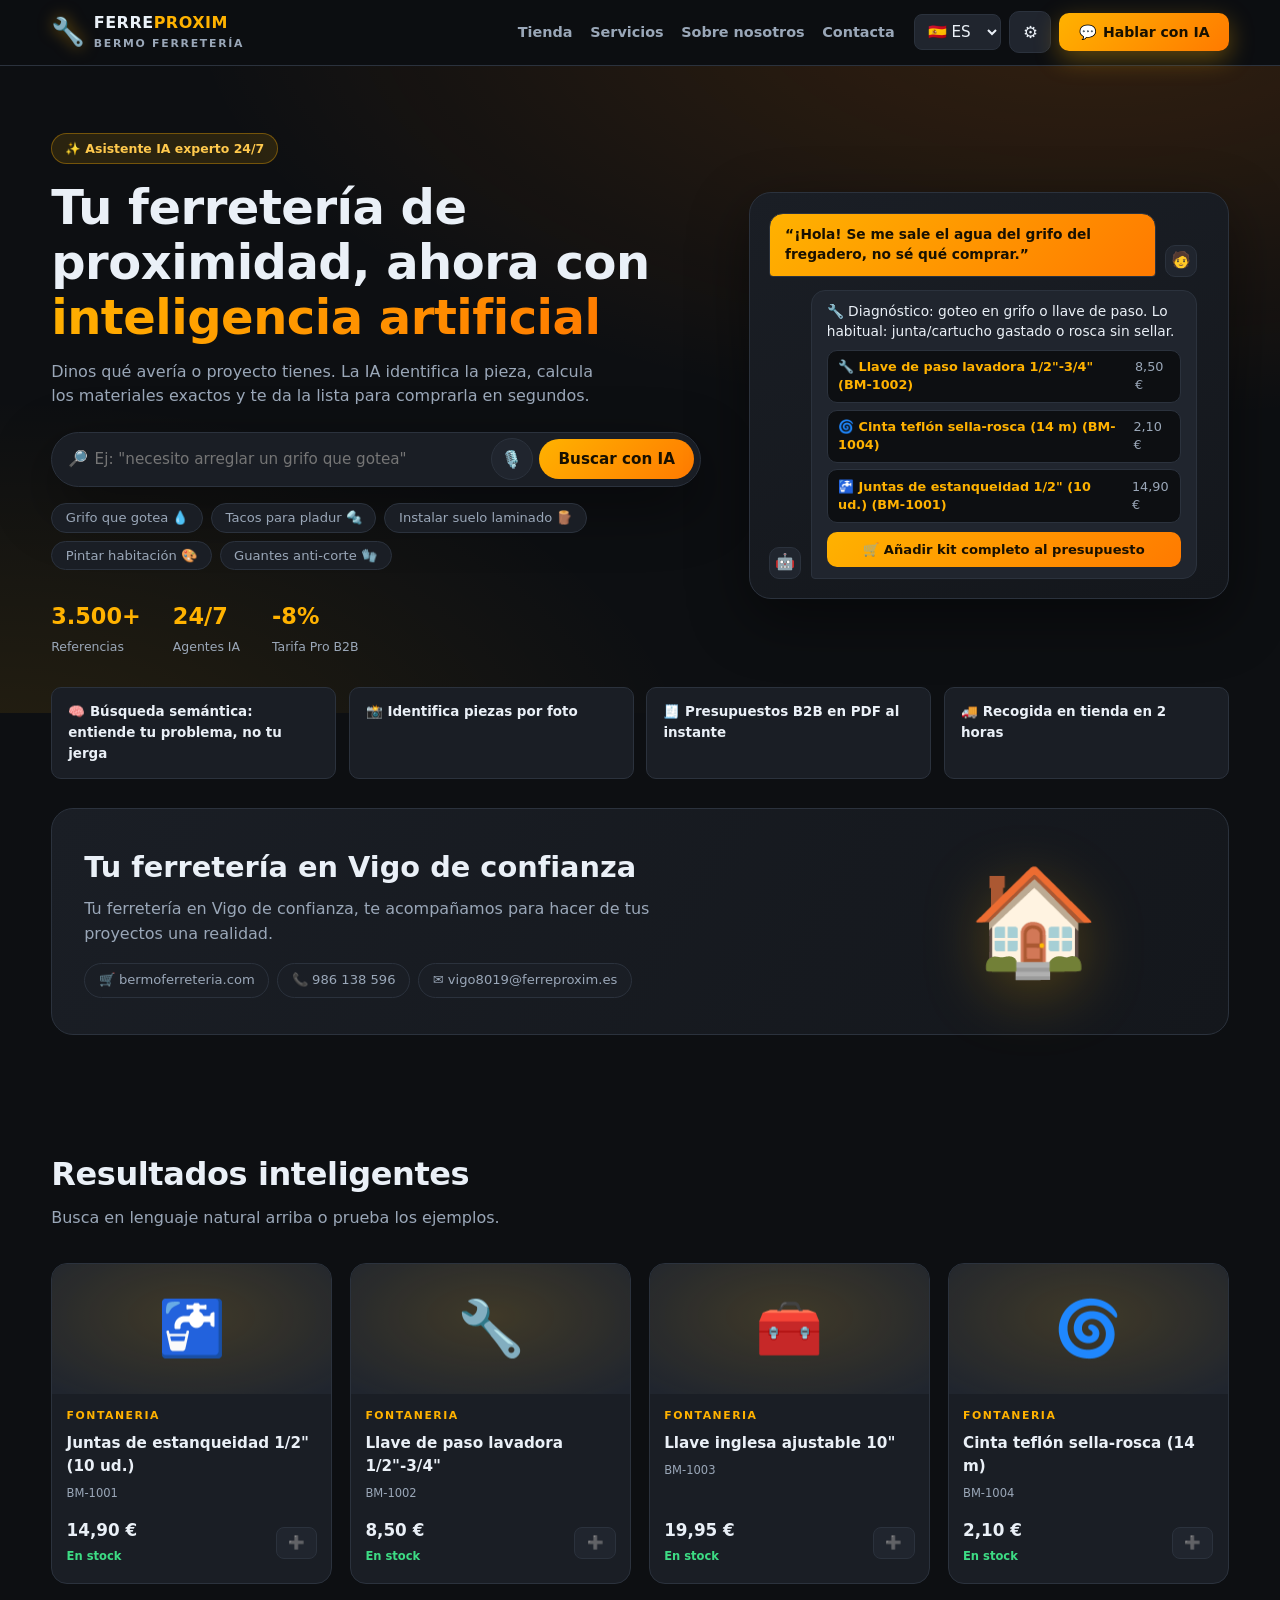
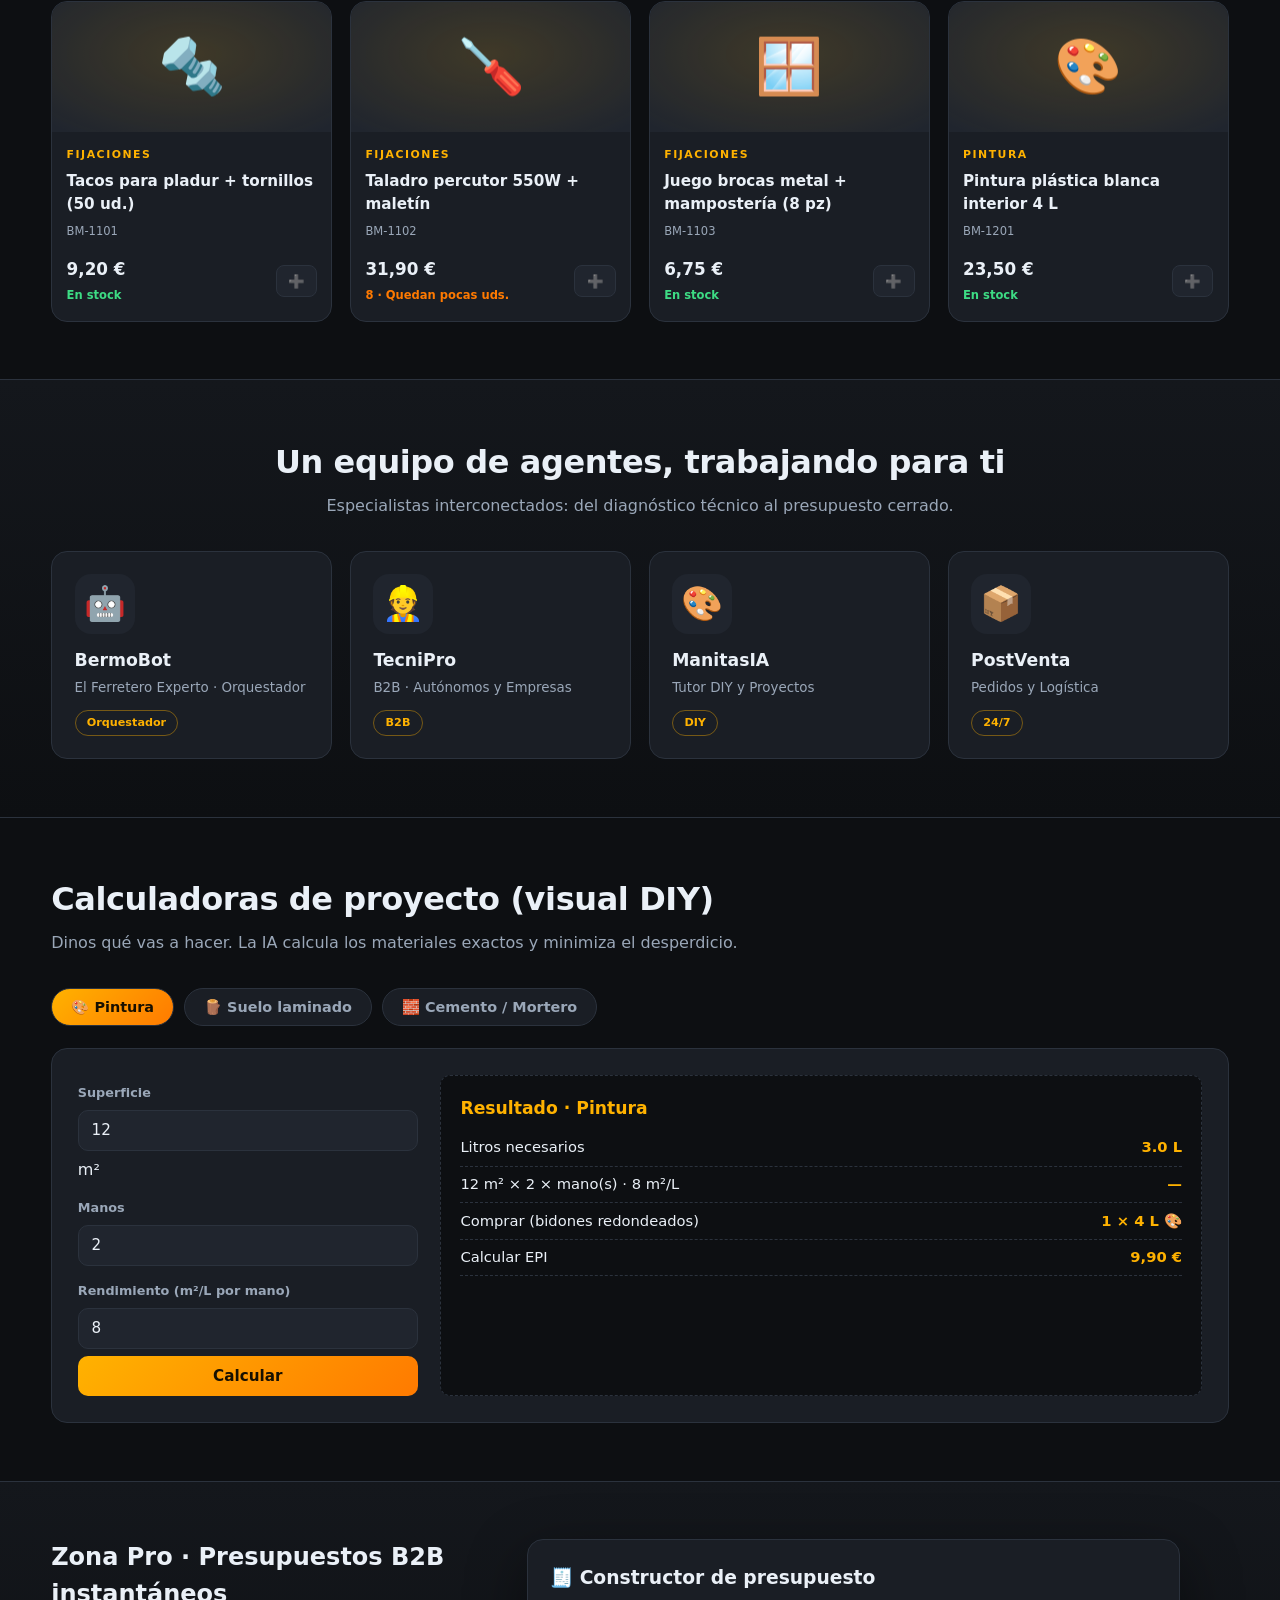
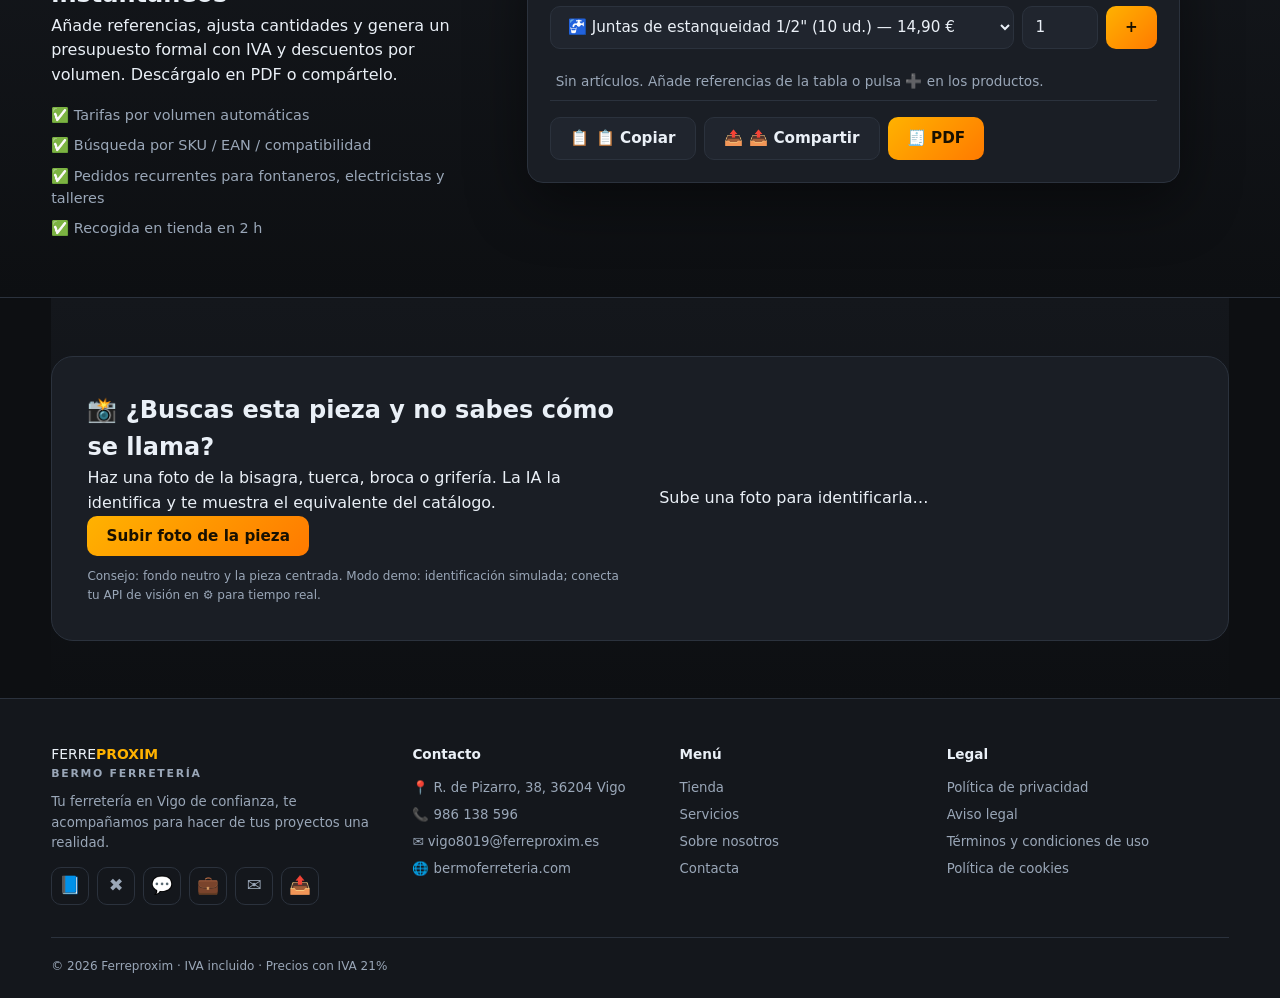
==== index.html @ 0fa48466 "Ferreproxim: web con agentes IA (ES/GL/EN), OpenRouter, calculadoras DIY y presupuestos B2B" ====
<!DOCTYPE html>
<html lang="es">
<head>
<meta charset="UTF-8">
<meta name="viewport" content="width=device-width, initial-scale=1.0">
<title>Ferreproxim · Bermo Ferretería · Asistente IA</title>
<meta name="description" content="La ferretería con IA nº1 de España. Asistente experto 24/7, búsqueda semántica, identificación por foto, calculadoras DIY y presupuestos B2B instantáneos.">
<link rel="icon" href="data:image/svg+xml,<svg xmlns='http://www.w3.org/2000/svg' viewBox='0 0 100 100'><text y='.9em' font-size='90'>🔧</text></svg>">
<link rel="stylesheet" href="css/styles.css">
</head>
<body>

<!-- ══════════ HEADER ══════════ -->
<header class="header">
  <div class="container header-inner">
    <a class="brand" href="#" aria-label="Ferreproxim">
      <span class="brand-mark">🔧</span>
      <span class="brand-text">FERRE<b>PROXIM</b><small data-i18n="tagline">Bermo Ferretería</small></span>
    </a>
    <nav class="nav">
      <a href="#productos" data-i18n="nav_store">Tienda</a>
      <a href="#agentes" data-i18n="nav_services">Servicios</a>
      <a href="#sobre" data-i18n="nav_about">Sobre nosotros</a>
      <a href="#contacto" data-i18n="nav_contact">Contacta</a>
    </nav>
    <div class="header-actions">
      <select id="langSelect" class="lang-select" aria-label="Idioma">
        <option value="es">🇪🇸 ES</option>
        <option value="gl">GX GL</option>
        <option value="en">🇬🇧 EN</option>
      </select>
      <button id="btnSettings" class="icon-btn" title="IA / Configuración" aria-label="Configuración">⚙️</button>
      <button id="btnChat" class="btn btn-primary chat-cta">
        💬 <span data-i18n="chat_cta">Hablar con IA</span>
      </button>
    </div>
  </div>
</header>

<!-- ══════════ HERO ══════════ -->
<section class="hero">
  <div class="container hero-grid">
    <div class="hero-copy">
      <span class="badge-ai">✨ <span data-i18n="hero_badge">Asistente IA experto 24/7</span></span>
      <h1 data-i18n-html="hero_title">Tu ferretería de proximidad, ahora con <b>inteligencia artificial</b></h1>
      <p data-i18n="hero_sub">Dinos qué avería o proyecto tienes. La IA identifica la pieza, calcula los materiales y te da la lista exacta para comprarla en segundos.</p>
      <form id="heroSearchForm" class="search-bar" autocomplete="off">
        <span class="search-icon">🔎</span>
        <input id="heroSearch" type="text" data-i18n-ph="search_ph" placeholder='Ej: "necesito arreglar un grifo que gotea"' aria-label="Búsqueda semántica">
        <button type="button" id="heroMic" class="icon-btn mic" title="Voz a texto">🎙️</button>
        <button type="submit" class="btn btn-primary" data-i18n="search_btn">Buscar con IA</button>
      </form>
      <div class="chips" id="heroChips"></div>
      <div class="hero-stats">
        <div><b>3.500+</b><span data-i18n="stat_refs">Referencias</span></div>
        <div><b>24/7</b><span data-i18n="stat_agents">Agentes IA</span></div>
        <div><b>-8%</b><span data-i18n="stat_b2b">Tarifa Pro B2B</span></div>
      </div>
    </div>
    <div class="hero-card">
      <div class="mock-chat" id="mockChat"></div>
    </div>
  </div>
</section>

<!-- ══════════ VALOR ══════════ -->
<section class="value-strip container">
  <div class="value-item" data-i18n="val_1">🧠 Búsqueda semántica: entiende tu problema, no tu jerga</div>
  <div class="value-item" data-i18n="val_2">📸 Identifica piezas por foto</div>
  <div class="value-item" data-i18n="val_3">🧾 Presupuestos B2B en PDF al instante</div>
  <div class="value-item" data-i18n="val_4">🚚 Recogida en tienda en 2 horas</div>
</section>

<!-- ══════════ SOBRE NOSOTROS ══════════ -->
<section id="sobre" class="section container sobre-section">
  <div class="sobre-grid">
    <div>
      <h2 data-i18n="about_title">Tu ferretería en Vigo de confianza</h2>
      <p class="muted" data-i18n="about_text">Tu ferretería en Vigo de confianza, te acompañamos para hacer de tus proyectos una realidad.</p>
      <div class="chips" style="margin-top:1rem">
        <a class="chip" href="https://bermoferreteria.com/" target="_blank" rel="noopener">🛒 bermoferreteria.com</a>
        <a class="chip" href="tel:+34986138596">📞 986 138 596</a>
        <a class="chip" href="mailto:vigo8019@ferreproxim.es">✉️ vigo8019@ferreproxim.es</a>
      </div>
    </div>
    <div class="mock-visual" aria-hidden="true">
      <span>🏠</span>
    </div>
  </div>
</section>

<!-- ══════════ PRODUCTOS + RESULTADOS SEMÁNTICOS ══════════ -->
<section id="productos" class="section container">
  <div class="section-head">
    <h2 data-i18n="results_title">Resultados inteligentes</h2>
    <p id="resultsInfo" class="muted" data-i18n="results_info">Busca en lenguaje natural arriba o prueba los ejemplos.</p>
  </div>
  <div class="product-grid" id="productGrid"></div>
</section>

<!-- ══════════ AGENTES ══════════ -->
<section id="agentes" class="section section-dark">
  <div class="container">
    <div class="section-head center">
      <h2 data-i18n="agents_title">Un equipo de agentes, trabajando para ti</h2>
      <p data-i18n="agents_sub">Especialistas interconectados: del diagnóstico técnico al presupuesto cerrado.</p>
    </div>
    <div class="agent-grid" id="agentGrid"></div>
  </div>
</section>

<!-- ══════════ CALCULADORAS ══════════ -->
<section id="calculadoras" class="section container">
  <div class="section-head">
    <h2 data-i18n="calc_title">Calculadoras de proyecto (visual DIY)</h2>
    <p data-i18n="calc_sub">Dinos qué vas a hacer. La IA calcula los materiales exactos y minimiza el desperdicio.</p>
  </div>
  <div class="tabs" id="calcTabs">
    <button class="tab active" data-calc="pintura">🎨 <span data-i18n="calc_paint">Pintura</span></button>
    <button class="tab" data-calc="suelo">🪵 <span data-i18n="calc_floor">Suelo laminado</span></button>
    <button class="tab" data-calc="cemento">🧱 <span data-i18n="calc_cement">Cemento / Mortero</span></button>
  </div>

  <div class="calc-panel active" id="calc-pintura">
    <div class="calc-grid">
      <div class="calc-form">
        <label data-i18n="calc_area">Superficie a pintar</label>
        <input id="pintArea" type="number" min="1" value="12"> <span>m²</span>
        <label data-i18n="calc_coats">Manos</label>
        <input id="pintManos" type="number" min="1" max="4" value="2">
        <label data-i18n="calc_perf">Rendimiento (m²/L por mano)</label>
        <input id="pintRend" type="number" step="0.5" min="3" value="8">
        <button class="btn btn-primary" id="btnPintura" data-i18n="calc_btn">Calcular</button>
      </div>
      <div class="calc-result" id="resPintura"></div>
    </div>
  </div>

  <div class="calc-panel" id="calc-suelo">
    <div class="calc-grid">
      <div class="calc-form">
        <label data-i18n="calc_area">Superficie</label>
        <input id="sueloArea" type="number" min="1" value="12"> <span>m²</span>
        <label data-i18n="calc_m2box">m² por caja</label>
        <input id="sueloCaja" type="number" step="0.01" value="2.22">
        <label data-i18n="calc_waste">Desperdicio sugerido (%)</label>
        <input id="sueloWaste" type="number" value="8">
        <button class="btn btn-primary" id="btnSuelo" data-i18n="calc_btn">Calcular</button>
      </div>
      <div class="calc-result" id="resSuelo"></div>
    </div>
  </div>

  <div class="calc-panel" id="calc-cemento">
    <div class="calc-grid">
      <div class="calc-form">
        <label data-i18n="calc_area">Superficie / volumen</label>
        <input id="cemArea" type="number" min="1" value="10"> <span>m²</span>
        <label data-i18n="calc_thick">Espesor (cm)</label>
        <input id="cemSpc" type="number" min="1" value="5">
        <label data-i18n="calc_cem_type">Tipo de mortero</label>
        <select id="cemTipo">
          <option value="22" data-i18n="cem_light">Mortero ligero (22 kg saco · 3 kg/m²/cm)</option>
          <option value="25" data-i18n="cem_std">Cemento CEM II (25 kg saco · 2 kg/m²/cm)</option>
        </select>
        <button class="btn btn-primary" id="btnCemento" data-i18n="calc_btn">Calcular</button>
      </div>
      <div class="calc-result" id="resCemento"></div>
    </div>
  </div>
</section>

<!-- ══════════ B2B ══════════ -->
<section id="b2b" class="section section-dark">
  <div class="container b2b-grid">
    <div>
      <h2 data-i18n="b2b_title">Zona Pro · Presupuestos B2B instantáneos</h2>
      <p data-i18n="b2b_sub">Añade referencias, ajusta cantidades y genera un presupuesto formal con IVA y descuentos por volumen. Descárgalo en PDF o compártelo.</p>
      <ul class="b2b-list">
        <li data-i18n="b2b_b1">✅ Tarifas por volumen automáticas</li>
        <li data-i18n="b2b_b2">✅ Búsqueda por SKU / EAN / compatibilidad</li>
        <li data-i18n="b2b_b3">✅ Pedidos recurrentes para fontaneros, electricistas y talleres</li>
        <li data-i18n="b2b_b4">✅ Recogida en tienda en 2 h</li>
      </ul>
    </div>
    <div class="quote-box">
      <h3>🧾 <span data-i18n="quote_title">Constructor de presupuesto</span></h3>
      <div class="quote-add">
        <select id="quoteProduct"></select>
        <input id="quoteQty" type="number" min="1" value="1" title="Uds.">
        <button class="btn btn-primary" id="btnQuoteAdd">+</button>
      </div>
      <table class="quote-table" id="quoteTable"></table>
      <div class="quote-totals" id="quoteTotals"></div>
      <div class="quote-actions">
        <button class="btn btn-ghost" id="btnQuoteCopy">📋 <span data-i18n="quote_copy">Copiar</span></button>
        <button class="btn btn-ghost" id="btnQuoteShare">📤 <span data-i18n="quote_share">Compartir</span></button>
        <button class="btn btn-primary" id="btnQuotePDF">🧾 PDF</button>
      </div>
    </div>
  </div>
</section>

<!-- ══════════ FOTO ══════════ -->
<section class="section container photo-section">
  <div class="photo-grid">
    <div>
      <h2 data-i18n="photo_title">📸 ¿Buscas esta pieza y no sabes cómo se llama?</h2>
      <p data-i18n="photo_sub">Haz una foto de la bisagra, tuerca, broca o grifería. La IA la identifica y te muestra el equivalente del catálogo.</p>
      <input type="file" id="photoInput" accept="image/*" hidden>
      <button class="btn btn-primary" id="btnPhoto" data-i18n="photo_btn">Subir foto de la pieza</button>
      <p class="microtip" data-i18n="photo_tip">Consejo: fondo neutro y la pieza centrada. Modo demo: identificación simulada; conecta tu API de visión en ⚙️ para tiempo real.</p>
    </div>
    <div id="photoResult" class="photo-result" data-i18n="photo_empty">Sube una foto para identificarla…</div>
  </div>
</section>

<!-- ══════════ FOOTER ══════════ -->
<footer class="footer" id="contacto">
  <div class="container footer-grid">
    <div>
      <span class="brand-text">FERRE<b>PROXIM</b><small data-i18n="tagline">Bermo Ferretería</small></span>
      <p class="footer-about" data-i18n="about_text">Tu ferretería en Vigo de confianza, te acompañamos para hacer de tus proyectos una realidad.</p>
      <div class="rrss">
        <a href="#" data-share="facebook" title="Facebook">📘</a>
        <a href="#" data-share="x" title="X">✖️</a>
        <a href="#" data-share="whatsapp" title="WhatsApp">💬</a>
        <a href="#" data-share="linkedin" title="LinkedIn">💼</a>
        <a href="#" data-share="email" title="Email">✉️</a>
        <a href="#" data-share="native" title="Compartir">📤</a>
      </div>
    </div>
    <div>
      <h4 data-i18n="footer_menu">Contacto</h4>
      <a href="https://maps.google.com/?q=R.+de+Pizarro,+38,+36204+Vigo" target="_blank" rel="noopener">📍 R. de Pizarro, 38, 36204 Vigo</a>
      <a href="tel:+34986138596">📞 986 138 596</a>
      <a href="mailto:vigo8019@ferreproxim.es">✉️ vigo8019@ferreproxim.es</a>
      <a href="https://bermoferreteria.com/" target="_blank" rel="noopener">🌐 bermoferreteria.com</a>
    </div>
    <div>
      <h4 data-i18n="footer_menu2">Menú</h4>
      <a href="#productos" data-i18n="nav_store">Tienda</a>
      <a href="#agentes" data-i18n="nav_services">Servicios</a>
      <a href="#sobre" data-i18n="nav_about">Sobre nosotros</a>
      <a href="#contacto" data-i18n="nav_contact">Contacta</a>
    </div>
    <div>
      <h4 data-i18n="footer_legal_head">Legal</h4>
      <a href="legal.html#privacidad" data-i18n="legal_privacy">Política de privacidad</a>
      <a href="legal.html#aviso" data-i18n="legal_notice">Aviso legal</a>
      <a href="legal.html#terminos" data-i18n="legal_terms">Términos y condiciones de uso</a>
      <a href="legal.html#cookies" data-i18n="legal_cookies">Política de cookies</a>
    </div>
  </div>
  <div class="container footer-legal">© 2026 Ferreproxim · <span data-i18n="footer_legal">IVA incluido · Precios con IVA 21%</span></div>
</footer>

<!-- ══════════ CHAT DRAWER ══════════ -->
<div class="chat-overlay" id="chatOverlay"></div>
<aside class="chat-drawer" id="chatDrawer" aria-label="Asistente IA">
  <div class="chat-head">
    <div class="chat-agent-info">
      <span class="chat-agent-avatar" id="chatAgentAvatar">🤖</span>
      <div>
        <b id="chatAgentName">BermoBot</b>
        <small id="chatAgentRole" class="muted"></small>
      </div>
    </div>
    <div class="chat-head-actions">
      <select id="agentSelect" title="Elegir agente">
        <option value="bermobot">BermoBot</option>
        <option value="tecnipro">TecniPro</option>
        <option value="manitas">ManitasIA</option>
        <option value="postventa">PostVenta</option>
      </select>
      <button class="icon-btn" id="btnVoiceSettings" title="⚙️ Voz">🔊</button>
      <button class="icon-btn" id="btnChatClose" title="Cerrar">✕</button>
    </div>
  </div>
  <div class="chat-msgs" id="chatMsgs"></div>
  <div class="chat-suggest" id="chatSuggest"></div>
  <form class="chat-inputbar" id="chatForm">
    <button type="button" class="icon-btn mic" id="chatMic" title="Voz a texto">🎙️</button>
    <input id="chatInput" data-i18n-ph="chat_ph" placeholder="Describe tu avería, proyecto o referencia…" autocomplete="off">
    <button type="button" class="icon-btn" id="btnChatPhoto" title="Identificar por foto">📷</button>
    <button type="button" class="icon-btn tts-toggle" id="btnTTS" title="Texto a voz">🔈</button>
    <button type="submit" class="btn btn-primary" title="Enviar">➤</button>
  </form>
</aside>

<!-- ══════════ MODAL: AJUSTES IA ══════════ -->
<div class="modal-overlay" id="settingsModal" hidden>
  <div class="modal">
    <div class="modal-head"><h3>⚙️ <span data-i18n="settings_title">Configuración IA</span></h3><button class="icon-btn" id="btnSettingsClose">✕</button></div>
    <p class="muted" data-i18n="settings_sub">Conecta un endpoint compatible con OpenAI (GPT-4o, Claude vía gateway, Ollama, LM Studio…). Sin API, Ferreproxim usa su motor local.</p>
    <label data-i18n="settings_endpoint">Endpoint (URL base)</label>
    <input id="cfgEndpoint" placeholder="https://openrouter.ai/api/v1">
    <label data-i18n="settings_key">API Key (se guarda solo en tu navegador)</label>
    <input id="cfgKey" type="password" placeholder="sk-or-…">
    <label data-i18n="settings_model">Modelo</label>
    <input id="cfgModel" placeholder="minimax/minimax-m3.1-flash:free">
    <div class="modal-actions">
      <label class="toggle"><input type="checkbox" id="cfgPro" checked><span data-i18n="settings_pro">Modo Agente PRO (razonamiento paso a paso)</span></label>
      <label class="toggle"><input type="checkbox" id="cfgLocal" checked><span data-i18n="settings_local">Motor local (fallback)</span></label>
    </div>
    <button class="btn btn-primary block" id="btnSaveSettings" data-i18n="save">Guardar</button>
  </div>
</div>

<!-- ══════════ MODAL: VOZ ══════════ -->
<div class="modal-overlay" id="voiceModal" hidden>
  <div class="modal">
    <div class="modal-head"><h3>🔊 <span data-i18n="voice_title">Idioma y voz</span></h3><button class="icon-btn" id="btnVoiceClose">✕</button></div>
    <label data-i18n="voice_lang">Idioma del asistente</label>
    <select id="voiceLang">
      <option value="es">🇪🇸 Español</option>
      <option value="gl">🇪🇸 Galego</option>
      <option value="en">🇬🇧 English</option>
    </select>
    <label data-i18n="voice_gender">Voz</label>
    <div class="gender-row">
      <button class="btn ghost-g active" data-gender="female">♀ <span data-i18n="voice_female">Femenina</span></button>
      <button class="btn ghost-g" data-gender="male">♂ <span data-i18n="voice_male">Masculina</span></button>
    </div>
    <label data-i18n="voice_voice">Voces disponibles en tu sistema</label>
    <select id="voicePick"></select>
    <button class="btn btn-ghost block" id="btnTestVoice">▶️ <span data-i18n="voice_test">Probar voz</span></button>
  </div>
</div>

<input type="file" id="chatPhotoInput" accept="image/*" hidden>
<div class="toast" id="toast" hidden></div>

<script src="js/config.js"></script>
<script src="js/i18n.js"></script>
<script src="js/data.js"></script>
<script src="js/voice.js"></script>
<script src="js/agent.js"></script>
<script src="js/main.js"></script>
</body>
</html>
---- css/styles.css ----
/* ═══════════ Ferreproxim · Industrial Pro Theme ═══════════ */
:root{
  --bg:#0d0f12; --bg2:#14171c; --panel:#1a1e25; --panel2:#20252e;
  --line:#2b323d; --txt:#eaf0f7; --txt2:#9aa7b8;
  --amber:#ffb200; --amber2:#ffc94d; --orange:#ff7a00;
  --green:#3ddc84; --red:#ff5555; --blue:#5aa9ff;
  --radius:16px; --radius-s:10px;
  --shadow:0 20px 60px rgba(0,0,0,.45);
  --grad:linear-gradient(135deg,var(--amber),var(--orange));
}
*{margin:0;padding:0;box-sizing:border-box}
html{scroll-behavior:smooth}
body{font-family:"Segoe UI",system-ui,-apple-system,sans-serif;background:var(--bg);color:var(--txt);line-height:1.55;overflow-x:hidden}
.container{width:min(1200px,92%);margin:0 auto}
.muted{color:var(--txt2)}
a{color:inherit;text-decoration:none}
button{cursor:pointer;font-family:inherit}
input,select{font-family:inherit;font-size:.95rem;color:var(--txt);background:var(--panel2);border:1px solid var(--line);border-radius:var(--radius-s);padding:.65rem .8rem;outline:none}
input:focus,select:focus{border-color:var(--amber)}
.hidden{display:none!important}

.btn{display:inline-flex;align-items:center;justify-content:center;gap:.4rem;border:none;border-radius:var(--radius-s);padding:.7rem 1.2rem;font-weight:700;font-size:.95rem;transition:.15s}
.btn-primary{background:var(--grad);color:#181000}
.btn-primary:hover{filter:brightness(1.1);transform:translateY(-1px)}
.btn-ghost{background:var(--panel2);color:var(--txt);border:1px solid var(--line)}
.btn-ghost:hover{border-color:var(--amber);color:var(--amber2)}
.block{width:100%;margin-top:.6rem}
.icon-btn{background:var(--panel2);border:1px solid var(--line);color:var(--txt);border-radius:var(--radius-s);width:42px;height:42px;display:inline-flex;align-items:center;justify-content:center;font-size:1.05rem;transition:.15s}
.icon-btn:hover{border-color:var(--amber)}
.icon-btn.listening{background:var(--red);border-color:var(--red);animation:pulse 1s infinite}
@keyframes pulse{50%{box-shadow:0 0 0 8px rgba(255,85,85,.25)}}

/* HEADER */
.header{position:sticky;top:0;z-index:50;background:rgba(13,15,18,.9);backdrop-filter:blur(12px);border-bottom:1px solid var(--line)}
.header-inner{display:flex;align-items:center;gap:1.2rem;padding:.7rem 0}
.brand{display:flex;align-items:center;gap:.5rem;font-weight:800;letter-spacing:.5px}
.brand-mark{font-size:1.7rem;filter:drop-shadow(0 0 8px rgba(255,178,0,.5))}
.brand-text small{display:block;font-size:.68rem;font-weight:600;color:var(--txt2);letter-spacing:.16em;text-transform:uppercase}
.brand-text b{color:var(--amber)}
.nav{display:flex;gap:1.1rem;margin-left:auto}
.nav a{font-size:.9rem;color:var(--txt2);font-weight:600;transition:.15s}
.nav a:hover{color:var(--amber)}
.header-actions{display:flex;align-items:center;gap:.5rem;margin-left:auto}
.nav + .header-actions{margin-left:0}
.lang-select{padding:.45rem .55rem;border-radius:8px}
.chat-cta{font-size:.88rem}
@media(max-width:980px){.nav{display:none}}

/* HERO */
.hero{position:relative;padding:4.2rem 0 3.4rem;background:
  radial-gradient(900px 420px at 85% -10%,rgba(255,122,0,.16),transparent),
  radial-gradient(700px 380px at 0% 110%,rgba(255,178,0,.1),transparent)}
.hero-grid{display:grid;grid-template-columns:1.15fr .85fr;gap:3rem;align-items:center}
.badge-ai{display:inline-block;background:rgba(255,178,0,.12);border:1px solid rgba(255,178,0,.35);color:var(--amber2);padding:.3rem .8rem;border-radius:999px;font-size:.78rem;font-weight:700;margin-bottom:1rem}
.hero h1{font-size:clamp(1.9rem,4vw,3rem);line-height:1.15;letter-spacing:-.5px}
.hero h1 b{background:var(--grad);-webkit-background-clip:text;background-clip:text;color:transparent}
.hero-copy>p{margin:.9rem 0 1.4rem;color:var(--txt2);max-width:34rem}
.search-bar{display:flex;align-items:center;gap:.4rem;background:var(--panel);border:1px solid var(--line);border-radius:999px;padding:.35rem .35rem .35rem 1rem;box-shadow:var(--shadow)}
.search-bar input{flex:1;background:none;border:none;padding:.55rem 0}
.search-bar .btn{border-radius:999px}
.mic{border-radius:999px}
.chips{display:flex;flex-wrap:wrap;gap:.5rem;margin-top:1rem}
.chip{background:var(--panel);border:1px solid var(--line);color:var(--txt2);border-radius:999px;padding:.4rem .85rem;font-size:.82rem;transition:.15s}
.chip:hover{color:var(--amber);border-color:var(--amber);cursor:pointer}
.hero-stats{display:flex;gap:2rem;margin-top:1.8rem}
.hero-stats b{font-size:1.4rem;display:block;color:var(--amber)}
.hero-stats span{font-size:.78rem;color:var(--txt2)}
.hero-card{background:linear-gradient(160deg,var(--panel),var(--bg2));border:1px solid var(--line);border-radius:22px;padding:1.2rem;box-shadow:var(--shadow)}
@media(max-width:980px){.hero-grid{grid-template-columns:1fr}}

/* MOCK CHAT */
.mock-chat{display:flex;flex-direction:column;gap:.8rem;min-height:330px}
.mock-row{display:flex;gap:.6rem;align-items:flex-end}
.mock-row.user{flex-direction:row-reverse;justify-content:flex-end}
.mock-bubble{max-width:88%;padding:.7rem .95rem;border-radius:14px;font-size:.86rem;line-height:1.45;white-space:pre-line}
.mock-row .mock-bubble.bot{background:var(--panel2);border:1px solid var(--line);border-bottom-left-radius:4px}
.mock-row.user .mock-bubble{background:var(--grad);color:#181000;font-weight:600;border-bottom-right-radius:4px}
.mock-avatar{width:32px;height:32px;border-radius:10px;background:var(--panel2);border:1px solid var(--line);display:flex;align-items:center;justify-content:center;flex-shrink:0}
.mock-kit{margin-top:.5rem;display:grid;gap:.4rem}
.mock-kit a{display:flex;justify-content:space-between;gap:.6rem;background:var(--bg);border:1px solid var(--line);border-radius:10px;padding:.45rem .65rem;font-size:.8rem}
.mock-kit a b{color:var(--amber)}
.mock-kit a span{color:var(--txt2)}
.mock-cta{margin-top:.55rem;font-weight:800;font-size:.82rem;color:#181000;background:var(--grad);border-radius:10px;padding:.5rem;text-align:center}

/* VALUE STRIP */
.value-strip{display:grid;grid-template-columns:repeat(4,1fr);gap:.8rem;margin:-1.6rem auto 0;position:relative;z-index:2}
.value-item{background:var(--panel);border:1px solid var(--line);border-radius:var(--radius-s);padding:.85rem 1rem;font-size:.84rem;font-weight:600}
@media(max-width:980px){.value-strip{grid-template-columns:repeat(2,1fr)}}

/* SECTIONS */
.section{padding:3.6rem 0}
.section-dark{background:linear-gradient(180deg,var(--bg2),var(--bg));border-block:1px solid var(--line)}
.section-head{margin-bottom:2rem}
.section-head h2{font-size:clamp(1.4rem,2.6vw,2rem);letter-spacing:-.4px}
.section-head.center{text-align:center;max-width:760px;margin-inline:auto}
.section-head p{color:var(--txt2);margin-top:.4rem}

/* PRODUCTS */
.product-grid{display:grid;grid-template-columns:repeat(auto-fill,minmax(250px,1fr));gap:1.1rem}
.product-card{background:var(--panel);border:1px solid var(--line);border-radius:var(--radius);overflow:hidden;transition:.2s;display:flex;flex-direction:column}
.product-card:hover{transform:translateY(-4px);border-color:var(--amber);box-shadow:var(--shadow)}
.product-tile{height:130px;display:flex;align-items:center;justify-content:center;font-size:3.4rem;background:radial-gradient(200px 100px at 50% 40%,rgba(255,178,0,.14),transparent),var(--panel2)}
.product-body{padding:.9rem;display:flex;flex-direction:column;gap:.4rem;flex:1}
.product-cat{font-size:.68rem;letter-spacing:.14em;text-transform:uppercase;color:var(--amber);font-weight:700}
.product-name{font-size:.95rem;font-weight:700}
.product-sku{font-size:.72rem;color:var(--txt2)}
.product-foot{display:flex;align-items:center;justify-content:space-between;margin-top:auto;padding-top:.5rem}
.product-price{font-weight:800;font-size:1.05rem}
.product-stock{font-size:.72rem;font-weight:700}
.in-stock{color:var(--green)} .low-stock{color:var(--orange)}
.add-btn{background:var(--panel2);border:1px solid var(--line);color:var(--txt);border-radius:8px;padding:.45rem .7rem;font-weight:700}
.add-btn:hover{background:var(--grad);color:#181000}

/* AGENTS */
.agent-grid{display:grid;grid-template-columns:repeat(auto-fit,minmax(230px,1fr));gap:1.1rem}
.agent-card{background:var(--panel);border:1px solid var(--line);border-radius:var(--radius);padding:1.4rem;transition:.2s;cursor:pointer}
.agent-card:hover{transform:translateY(-4px);border-color:var(--amber)}
.agent-card .a-icon{font-size:2.1rem;background:var(--panel2);width:60px;height:60px;border-radius:16px;display:flex;align-items:center;justify-content:center;margin-bottom:.8rem}
.agent-card h3{font-size:1.08rem;margin-bottom:.25rem}
.agent-card p{font-size:.84rem;color:var(--txt2)}
.agent-tag{display:inline-block;margin-top:.7rem;font-size:.7rem;font-weight:700;color:var(--amber);border:1px solid rgba(255,178,0,.4);border-radius:999px;padding:.2rem .7rem}

/* CALC */
.tabs{display:flex;gap:.6rem;margin-bottom:1.4rem;flex-wrap:wrap}
.tab{background:var(--panel);border:1px solid var(--line);color:var(--txt2);border-radius:999px;padding:.6rem 1.2rem;font-weight:700;font-size:.9rem}
.tab.active{background:var(--grad);color:#181000}
.calc-panel{display:none}
.calc-panel.active{display:block;animation:fadeUp .3s}
@keyframes fadeUp{from{opacity:0;transform:translateY(8px)}to{opacity:1}}
.calc-grid{display:grid;grid-template-columns:340px 1fr;gap:1.4rem;background:var(--panel);border:1px solid var(--line);border-radius:var(--radius);padding:1.6rem}
@media(max-width:900px){.calc-grid{grid-template-columns:1fr}}
.calc-form{display:flex;flex-direction:column;gap:.45rem}
.calc-form label{font-size:.8rem;font-weight:700;color:var(--txt2);margin-top:.5rem}
.calc-result{background:var(--bg);border:1px dashed var(--line);border-radius:var(--radius-s);padding:1.2rem;font-size:.92rem}
.calc-result h3{color:var(--amber);margin-bottom:.5rem}
.calc-row{display:flex;justify-content:space-between;padding:.4rem 0;border-bottom:1px dashed var(--line)}
.calc-row b{color:var(--amber)}

/* B2B */
.b2b-grid{display:grid;grid-template-columns:.9fr 1.1fr;gap:2.4rem;align-items:start}
@media(max-width:980px){.b2b-grid{grid-template-columns:1fr}}
.b2b-list{list-style:none;display:grid;gap:.5rem;margin-top:1rem;color:var(--txt2);font-size:.9rem}
.quote-box{background:var(--panel);border:1px solid var(--line);border-radius:var(--radius);padding:1.4rem;box-shadow:var(--shadow)}
.quote-add{display:grid;grid-template-columns:1fr 76px auto;gap:.5rem;margin:.9rem 0}
.quote-table{width:100%;border-collapse:collapse;font-size:.85rem}
.quote-table td,.quote-table th{padding:.5rem .35rem;border-bottom:1px solid var(--line);text-align:left}
.quote-table th{font-size:.7rem;text-transform:uppercase;letter-spacing:.1em;color:var(--txt2)}
.quote-qty{width:58px;padding:.25rem .4rem;text-align:center}
.quote-totals{margin-top:.8rem;font-size:.9rem}
.quote-totals .qrow{display:flex;justify-content:space-between;padding:.3rem 0}
.qrow.Total{font-size:1.1rem;font-weight:800;border-top:2px solid var(--line);margin-top:.4rem;padding-top:.55rem}
.quote-actions{display:flex;gap:.5rem;margin-top:1rem;flex-wrap:wrap}

/* PHOTO */
.photo-section{background:linear-gradient(180deg,var(--bg2),transparent)}
.photo-grid{display:grid;grid-template-columns:1fr 1fr;gap:2.4rem;align-items:center;background:var(--panel);border:1px solid var(--line);border-radius:22px;padding:2.2rem}
@media(max-width:900px){.photo-grid{grid-template-columns:1fr}}
.microtip{font-size:.75rem;color:var(--txt2);margin-top:.7rem}
.photo-result img{max-width:100%;border-radius:12px;border:1px solid var(--line);margin-bottom:.8rem}
.photo-result .match{display:flex;align-items:center;gap:.8rem;background:var(--bg);border:1px solid var(--line);border-radius:12px;padding:.7rem;margin-top:.5rem}
.photo-result .match .m-emoji{font-size:1.8rem}
.photo-result .match b{display:block;font-size:.9rem}
.photo-result .match small{color:var(--txt2)}

/* SOBRE NOSOTROS */
.sobre-section{padding-top:1.8rem}
.sobre-grid{display:grid;grid-template-columns:1.4fr .6fr;gap:2rem;align-items:center;background:linear-gradient(120deg,var(--panel),var(--bg2));border:1px solid var(--line);border-radius:22px;padding:2rem}
.sobre-grid h2{font-size:clamp(1.3rem,2.4vw,1.8rem);margin-bottom:.5rem}
.sobre-grid p{max-width:40rem}
.mock-visual{font-size:6.5rem;text-align:center;filter:drop-shadow(0 14px 30px rgba(255,178,0,.25))}
@media(max-width:800px){.sobre-grid{grid-template-columns:1fr}.mock-visual{display:none}}

/* LEGAL */
.legal-hero{padding:3rem 0 1.4rem;background:radial-gradient(700px 300px at 70% 0%,rgba(255,122,0,.12),transparent)}
.legal-hero h1{font-size:clamp(1.7rem,3.4vw,2.5rem)}
.legal-hero p{color:var(--txt2);margin-top:.4rem}
.legal-nav{display:flex;flex-wrap:wrap;gap:.5rem;margin:1.2rem 0 0}
.legal-body{padding:2rem 0 4rem;display:grid;gap:1.6rem}
.legal-card{background:var(--panel);border:1px solid var(--line);border-radius:var(--radius);padding:1.6rem;scroll-margin-top:90px}
.legal-card h2{font-size:1.25rem;color:var(--amber2);margin-bottom:.6rem}
.legal-card h3{font-size:.95rem;margin:1rem 0 .3rem}
.legal-card p,.legal-card li{font-size:.9rem;color:var(--txt2);margin-bottom:.5rem}
.legal-card ul{padding-left:1.2rem}
.legal-note{background:rgba(255,178,0,.08);border:1px dashed rgba(255,178,0,.4);color:var(--amber2)!important;border-radius:10px;padding:.8rem 1rem;font-size:.82rem!important}

/* FOOTER */
.footer{border-top:1px solid var(--line);padding:2.8rem 0 1.4rem;background:var(--bg2)}
.footer-grid{display:grid;grid-template-columns:1.4fr 1fr 1fr 1.2fr;gap:2rem;font-size:.87rem}
@media(max-width:900px){.footer-grid{grid-template-columns:1fr 1fr}}
.footer h4{margin-bottom:.6rem;font-size:.85rem}
.footer-grid a{display:block;color:var(--txt2);padding:.2rem 0;font-size:.83rem}
.footer-grid a:hover{color:var(--amber)}
.footer-about{color:var(--txt2);margin:.6rem 0;font-size:.83rem}
.rrss{display:flex;gap:.5rem;margin-top:.8rem}
.rrss a{width:38px;height:38px;border:1px solid var(--line);border-radius:10px;display:flex;align-items:center;justify-content:center;font-size:1.1rem}
.footer-legal{margin-top:2rem;padding-top:1.2rem;border-top:1px solid var(--line);font-size:.75rem;color:var(--txt2)}

/* CHAT DRAWER */
.chat-overlay{position:fixed;inset:0;background:rgba(0,0,0,.55);opacity:0;pointer-events:none;transition:.25s;z-index:90}
.chat-overlay.open{opacity:1;pointer-events:auto}
.chat-drawer{position:fixed;top:0;right:-430px;width:400px;max-width:100vw;height:100vh;background:var(--bg2);border-left:1px solid var(--line);display:flex;flex-direction:column;z-index:100;transition:right .3s}
.chat-drawer.open{right:0}
.chat-head{display:flex;align-items:center;justify-content:space-between;gap:.6rem;padding:.8rem 1rem;border-bottom:1px solid var(--line);background:var(--panel)}
.chat-agent-info{display:flex;align-items:center;gap:.6rem}
.chat-agent-avatar{width:40px;height:40px;border-radius:12px;background:var(--panel2);border:1px solid var(--line);display:flex;align-items:center;justify-content:center;font-size:1.2rem}
.chat-agent-info small{display:block}
.chat-head-actions{display:flex;gap:.4rem;align-items:center}
.chat-head-actions select{padding:.4rem;font-size:.8rem}
.chat-msgs{flex:1;overflow-y:auto;padding:1rem;display:flex;flex-direction:column;gap:.8rem}
.msg{display:flex;gap:.55rem;align-items:flex-end;max-width:100%}
.msg.user{flex-direction:row-reverse}
.msg .bubble{max-width:85%;padding:.7rem .9rem;border-radius:14px;font-size:.87rem;white-space:pre-line;animation:fadeUp .25s}
.msg .bubble.bot{background:var(--panel);border:1px solid var(--line);border-bottom-left-radius:4px}
.msg.user .bubble{background:var(--grad);color:#181000;font-weight:600;border-bottom-right-radius:4px}
.bubble b{color:var(--amber2)}
.bubble .warn{display:block;margin-top:.5rem;background:rgba(255,85,85,.12);border:1px solid rgba(255,85,85,.4);color:#ff8f8f;border-radius:8px;padding:.45rem .6rem;font-size:.8rem}
.bubble .kit{display:grid;gap:.35rem;margin-top:.6rem}
.bubble .kit button{display:flex;justify-content:space-between;gap:.5rem;background:var(--bg);border:1px solid var(--line);border-radius:9px;padding:.45rem .6rem;color:var(--txt);font-size:.8rem;width:100%}
.bubble .kit button:hover{border-color:var(--amber)}
.typing{display:flex;gap:4px;padding:.7rem .9rem;background:var(--panel);border:1px solid var(--line);border-radius:14px;width:fit-content}
.typing i{width:7px;height:7px;border-radius:50%;background:var(--txt2);animation:blink 1.2s infinite}
.typing i:nth-child(2){animation-delay:.2s}.typing i:nth-child(3){animation-delay:.4s}
@keyframes blink{50%{opacity:.25}}
.chat-suggest{display:flex;gap:.4rem;overflow-x:auto;padding:.5rem 1rem;border-top:1px solid var(--line)}
.chat-suggest .chip{flex-shrink:0}
.chat-inputbar{display:flex;gap:.4rem;padding:.7rem 1rem;border-top:1px solid var(--line);background:var(--panel)}
.chat-inputbar input{flex:1}
.chat-inputbar .btn{padding:.5rem .85rem}
.tts-toggle.on{background:var(--green);border-color:var(--green)}

/* MODALS */
.modal-overlay{position:fixed;inset:0;background:rgba(0,0,0,.65);z-index:110;display:flex;align-items:center;justify-content:center;padding:1rem}
.modal-overlay[hidden]{display:none}
.modal{background:var(--panel);border:1px solid var(--line);border-radius:18px;width:min(440px,100%);padding:1.5rem;box-shadow:var(--shadow)}
.modal-head{display:flex;justify-content:space-between;align-items:center;margin-bottom:.7rem}
.modal h3{font-size:1.05rem}
.modal label{display:block;font-size:.8rem;font-weight:700;color:var(--txt2);margin:.8rem 0 .3rem}
.modal input,.modal select{width:100%}
.modal-actions{display:grid;gap:.5rem;margin-top:.9rem}
.toggle{display:flex;align-items:center;gap:.55rem;font-size:.85rem;color:var(--txt)!important;font-weight:600!important}
.toggle input{width:auto!important}
.gender-row{display:flex;gap:.5rem;margin-top:.3rem}
.gender-row .btn{flex:1}
.gender-row .active{background:var(--grad);color:#181000;border:none}

/* TOAST */
.toast{position:fixed;bottom:1.4rem;left:50%;transform:translateX(-50%);background:var(--panel);border:1px solid var(--amber);color:var(--txt);padding:.7rem 1.2rem;border-radius:12px;font-size:.85rem;font-weight:600;z-index:130;box-shadow:var(--shadow);animation:fadeUp .25s}

#btnChat{box-shadow:0 8px 24px rgba(255,178,0,.35)}
::-webkit-scrollbar{width:9px;height:9px}
::-webkit-scrollbar-thumb{background:var(--line);border-radius:9px}
::-webkit-scrollbar-track{background:transparent}
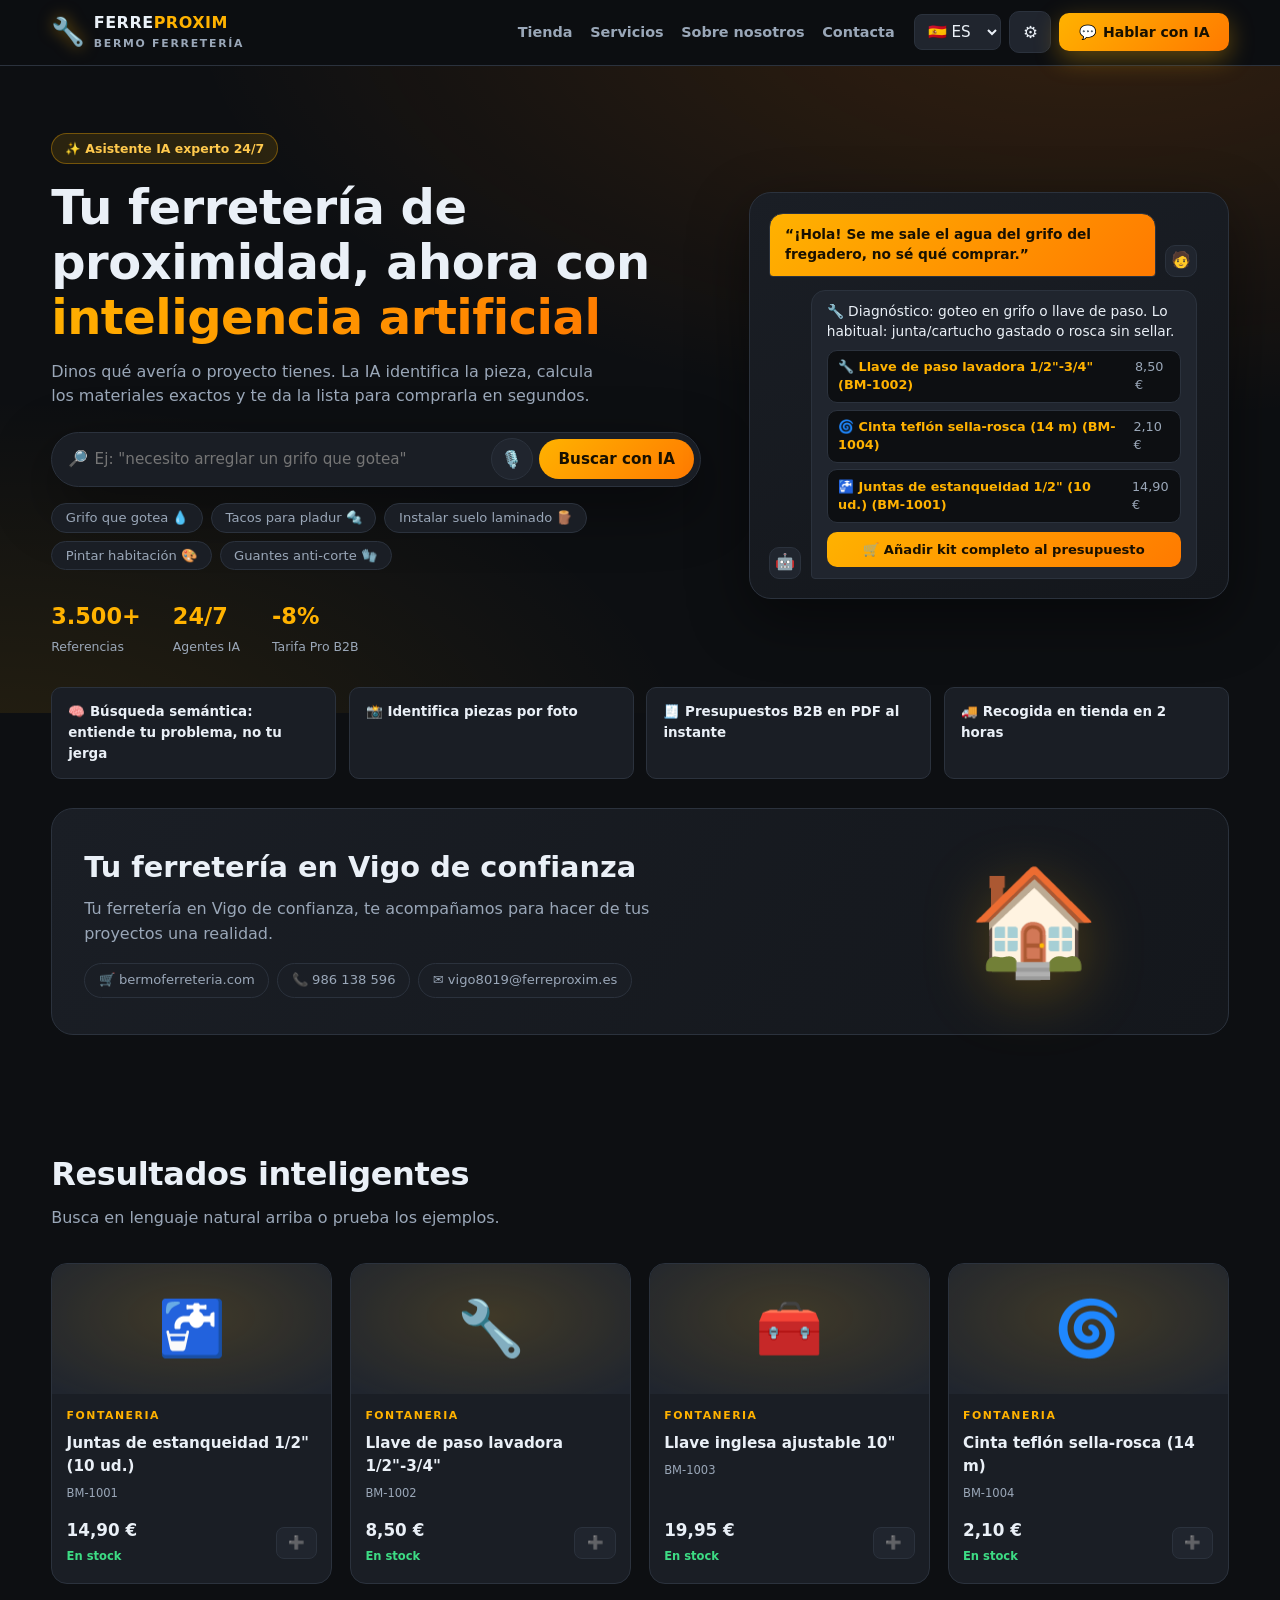
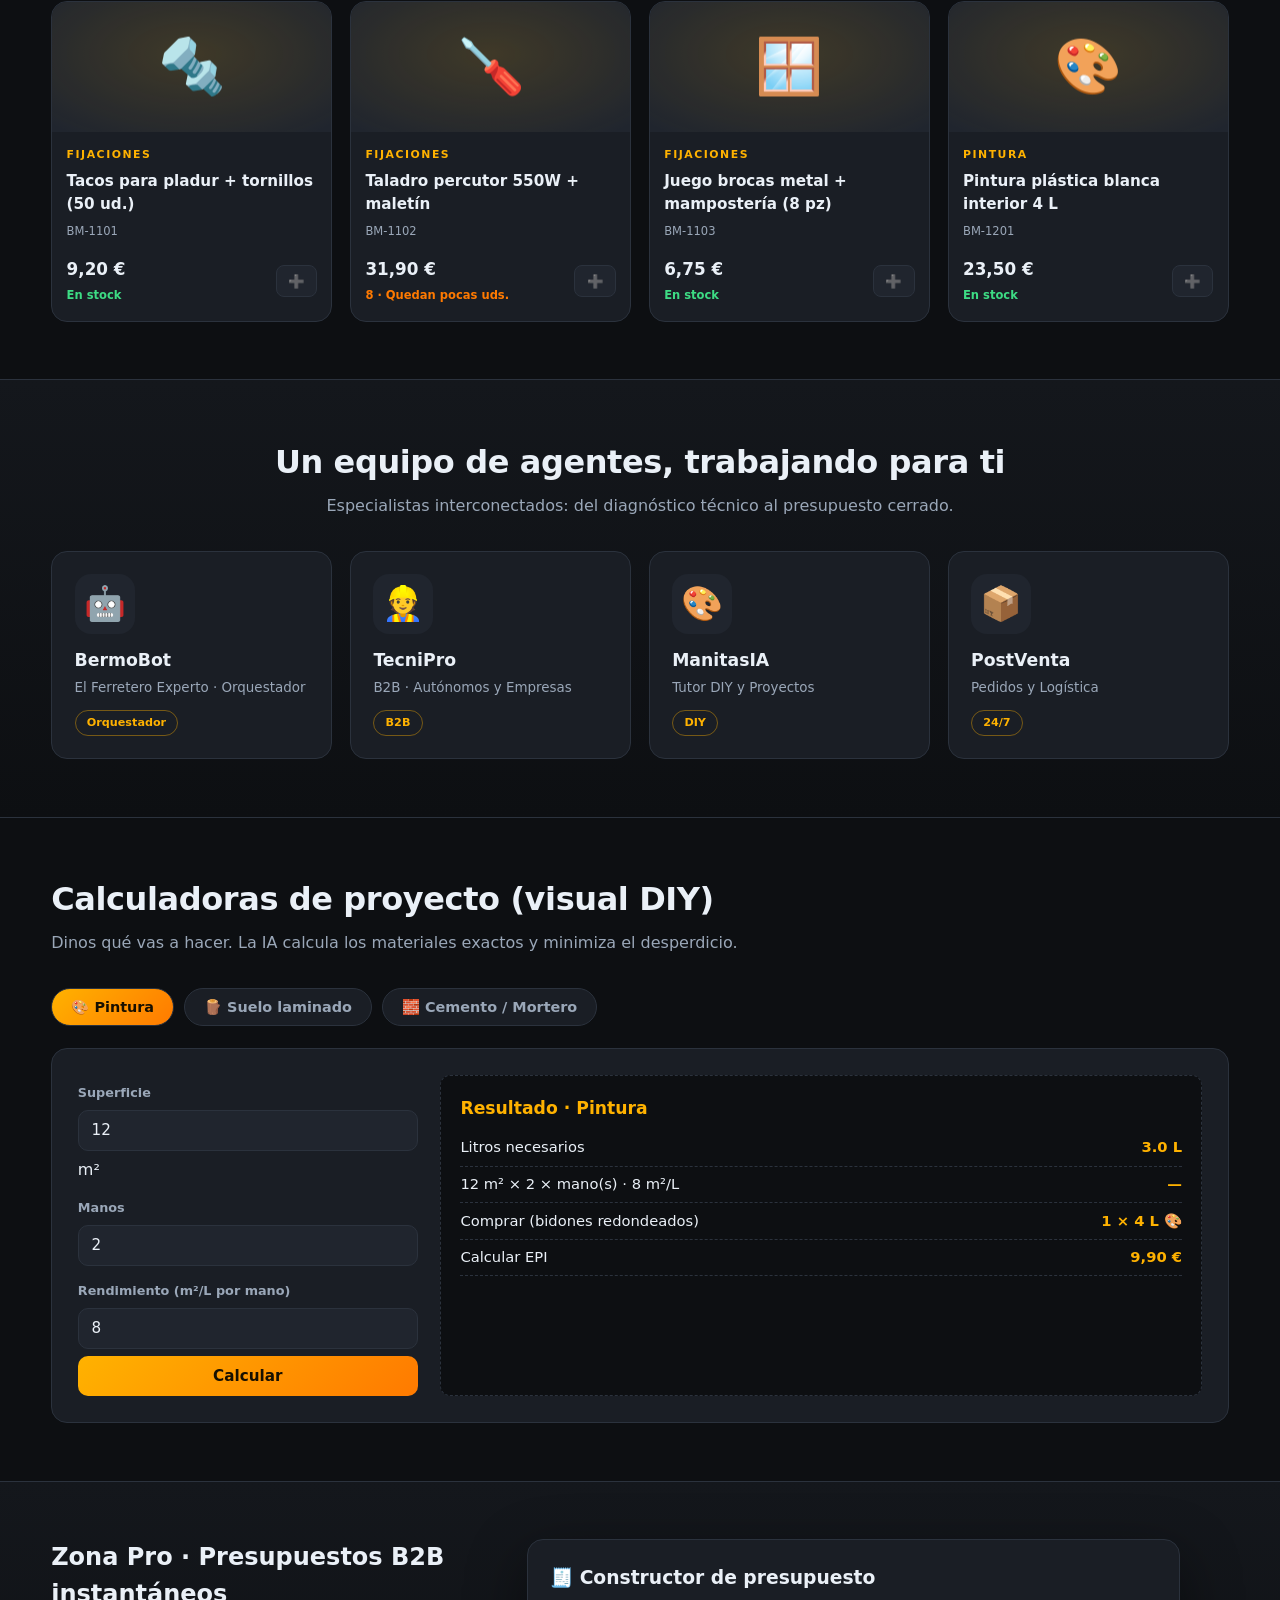
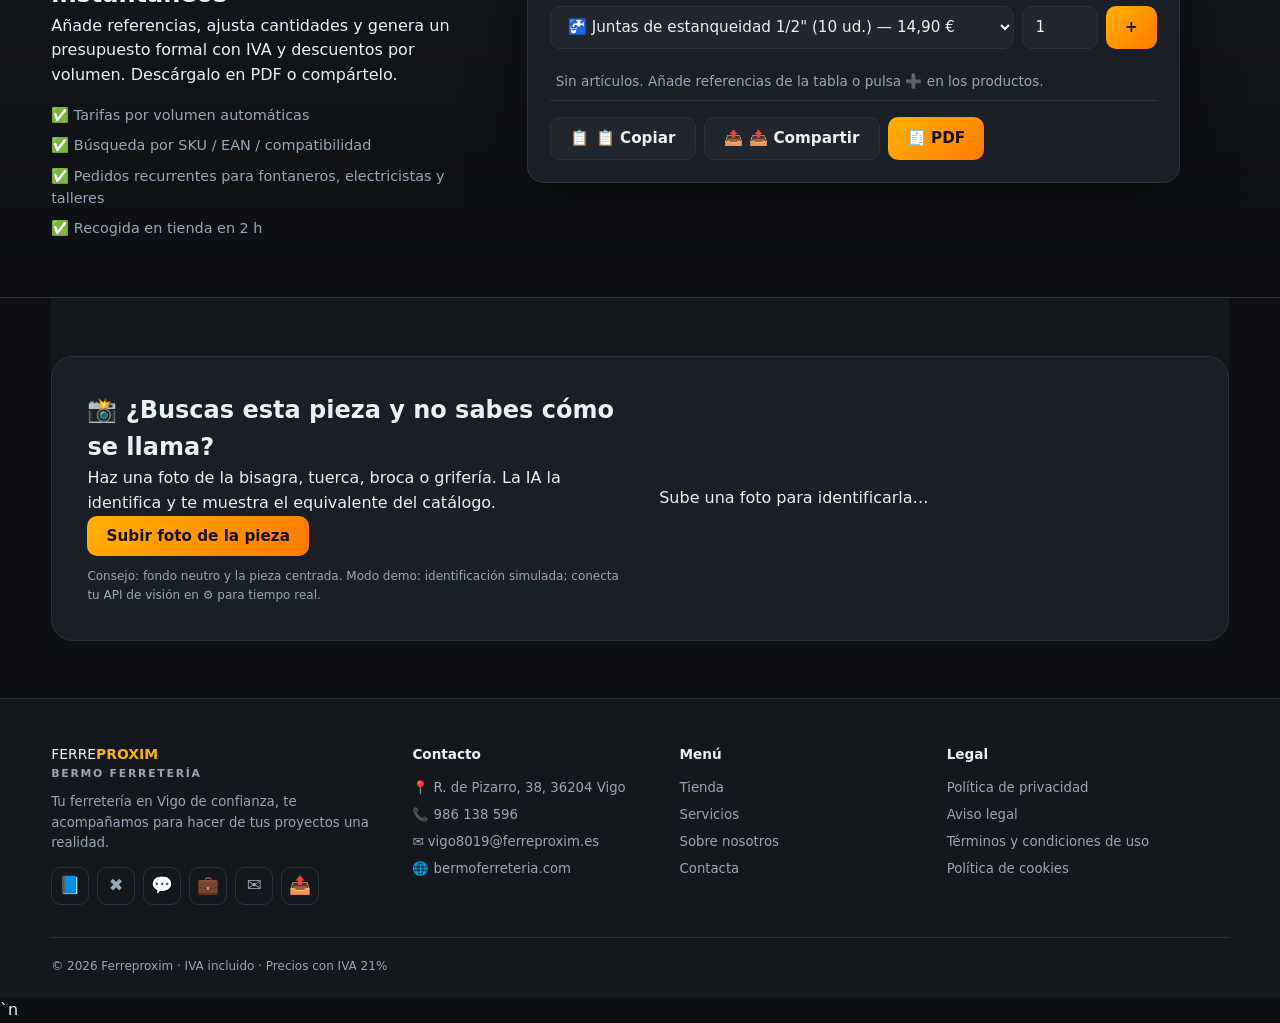
==== commit 71f852be: "chore: demo kit v1.0 + catalog pipeline (CSV -> js/catalogo.generated.js)" ====
--- a/index.html
+++ b/index.html
@@ -332,8 +332,13 @@
 <div class="toast" id="toast" hidden></div>
 
 <script src="js/config.js"></script>
+<script>
+if (location.protocol === 'file:') {
+  document.write('<script src="js/config.local.js"><\/script>');
+}
+</script>
 <script src="js/i18n.js"></script>
-<script src="js/data.js"></script>
+<script src="js/catalogo.generated.js"></script>`n<script src="js/data.js"></script>
 <script src="js/voice.js"></script>
 <script src="js/agent.js"></script>
 <script src="js/main.js"></script>
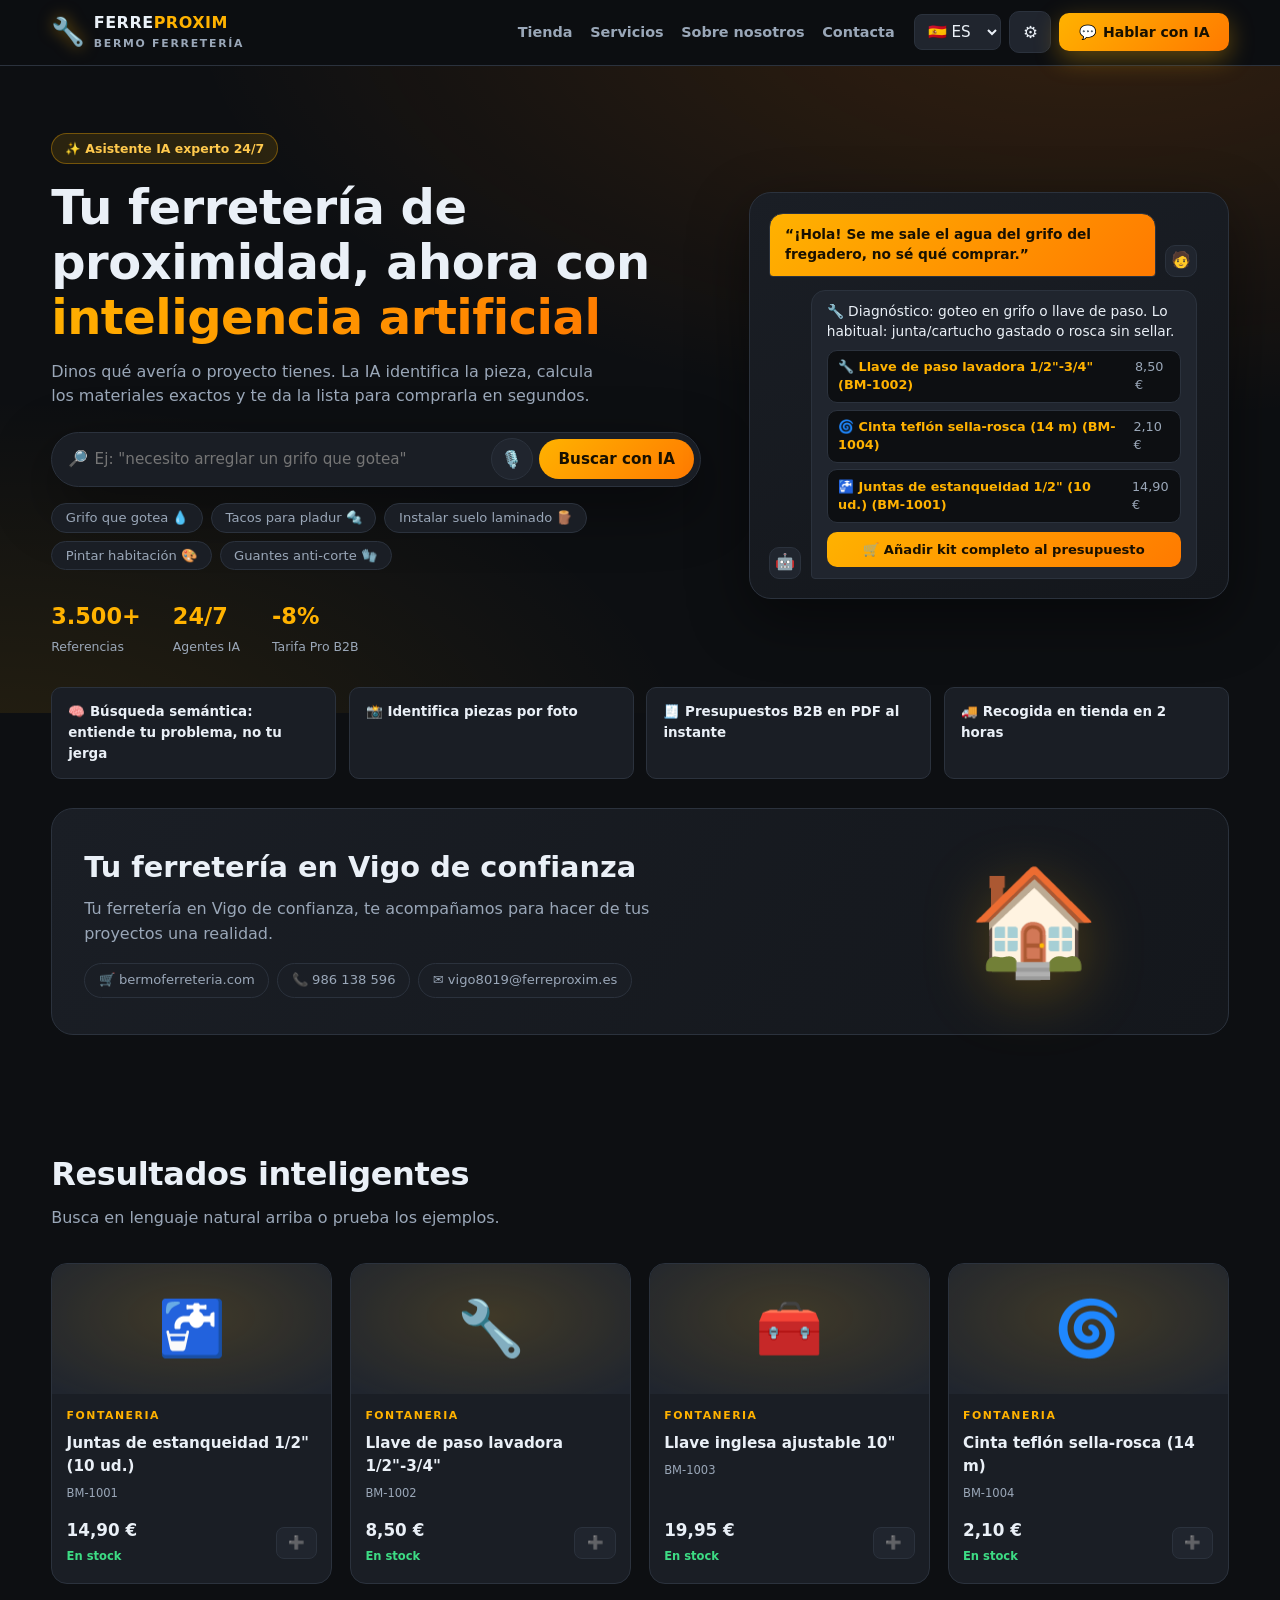
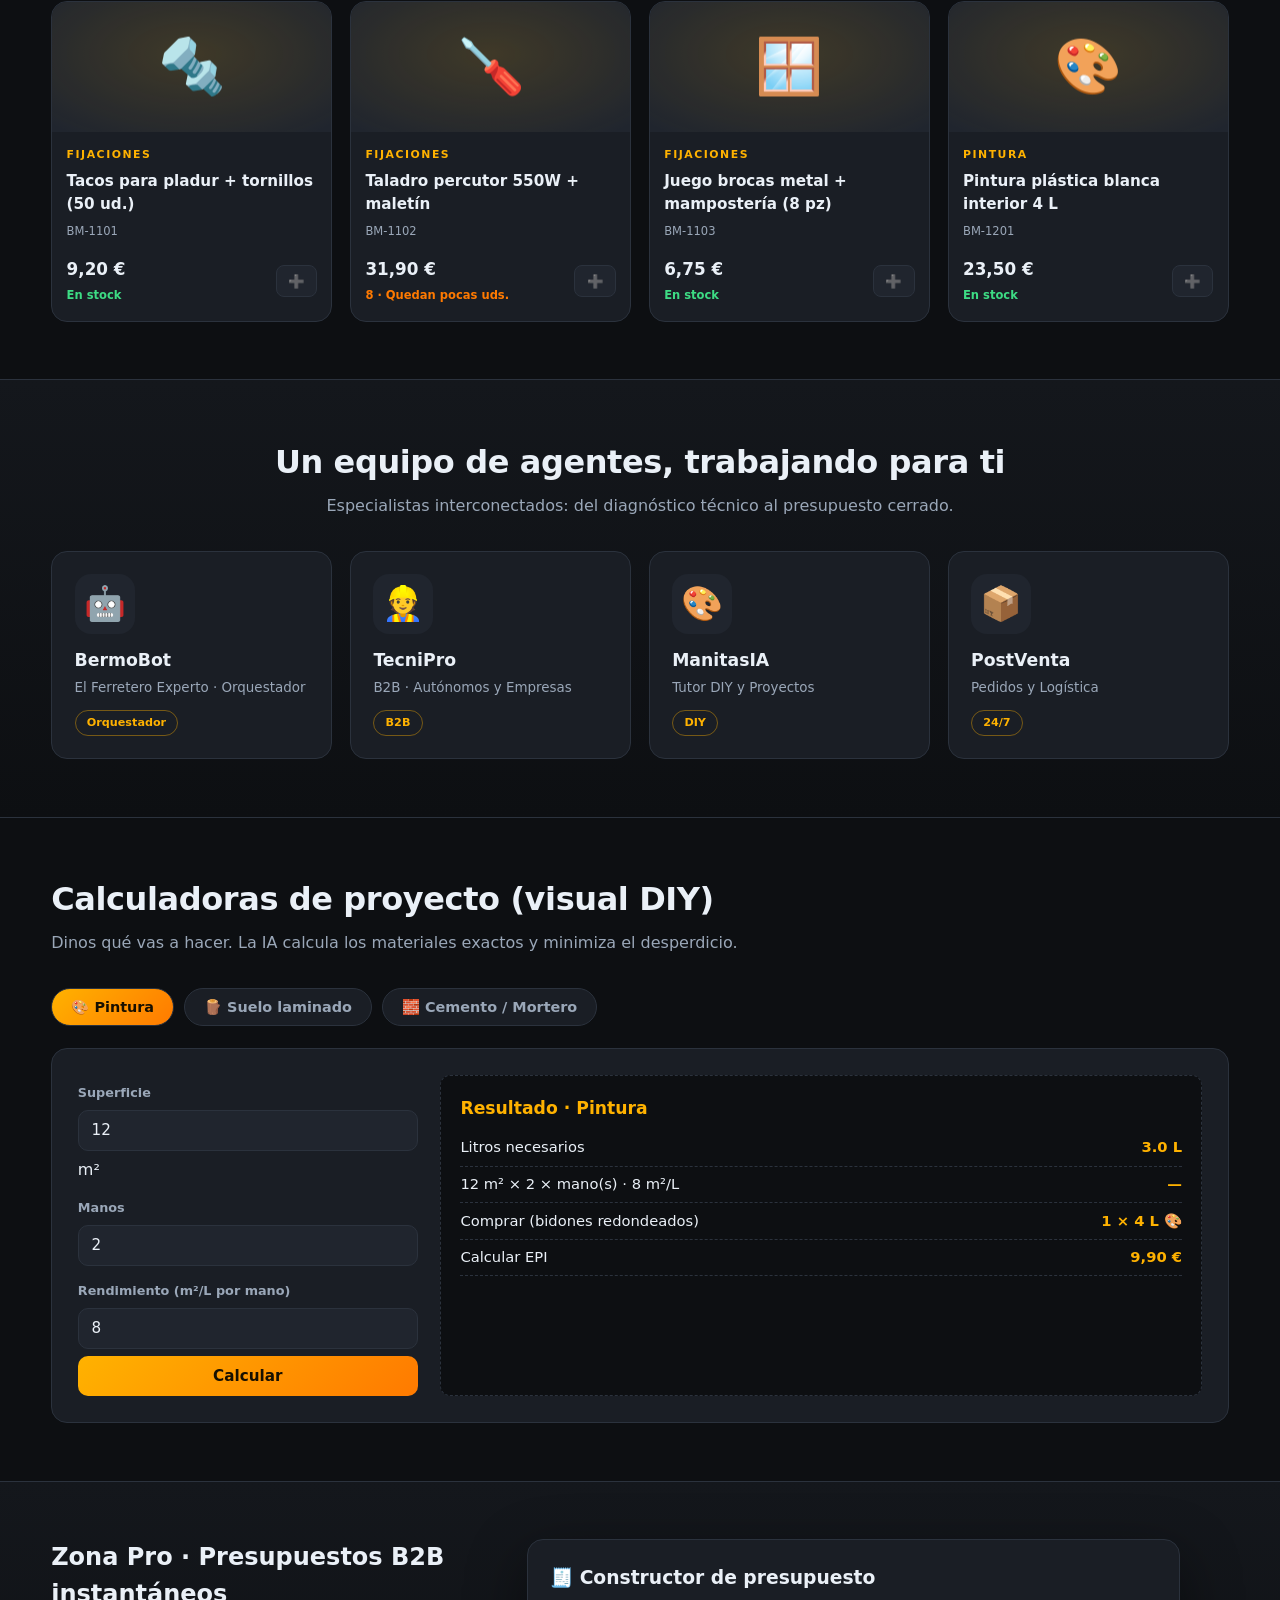
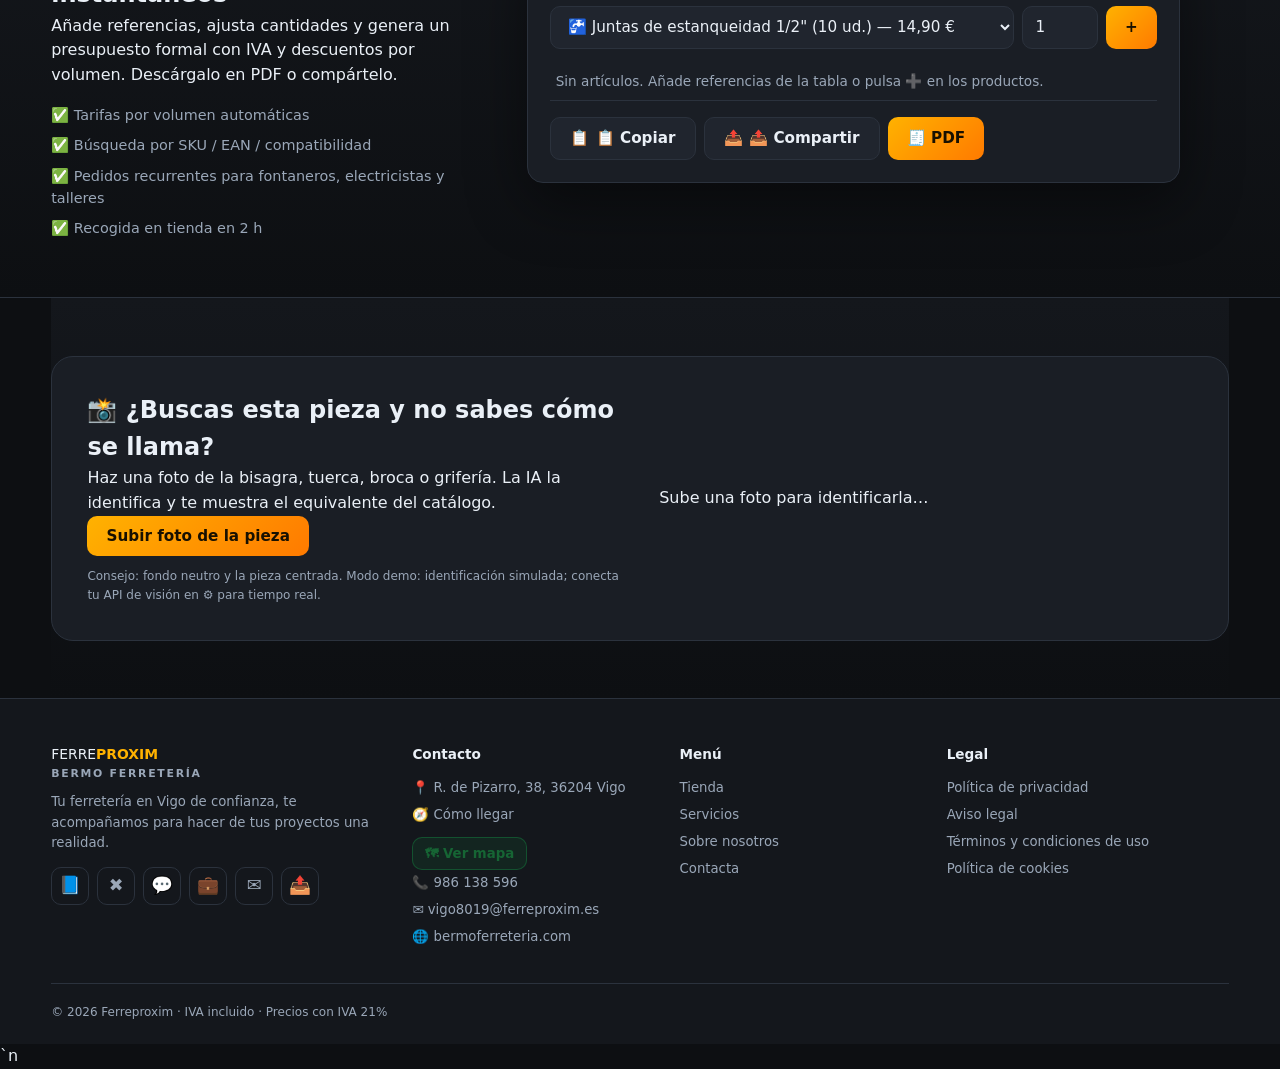
==== commit 0edfc2ed: "feat: footer map links + click-to-load map + HardwareStore JSON-LD" ====
--- a/index.html
+++ b/index.html
@@ -7,6 +7,9 @@
 <meta name="description" content="La ferretería con IA nº1 de España. Asistente experto 24/7, búsqueda semántica, identificación por foto, calculadoras DIY y presupuestos B2B instantáneos.">
 <link rel="icon" href="data:image/svg+xml,<svg xmlns='http://www.w3.org/2000/svg' viewBox='0 0 100 100'><text y='.9em' font-size='90'>🔧</text></svg>">
 <link rel="stylesheet" href="css/styles.css">
+  <script type="application/ld+json">
+{"@context":"https://schema.org","@type":"HardwareStore","name":"Ferreproxim — Bermo Ferretería","url":"https://bermoferreteria.com/","telephone":"+34986138596","email":"vigo8019@ferreproxim.es","address":{"@type":"PostalAddress","streetAddress":"R. de Pizarro 38","postalCode":"36204","addressLocality":"Vigo","addressRegion":"Pontevedra","addressCountry":"ES"},"openingHours":"Mo-Fr 09:00-13:30,16:00-20:00"}
+  </script>
 </head>
 <body>
 
@@ -232,7 +235,10 @@
     </div>
     <div>
       <h4 data-i18n="footer_menu">Contacto</h4>
-      <a href="https://maps.google.com/?q=R.+de+Pizarro,+38,+36204+Vigo" target="_blank" rel="noopener">📍 R. de Pizarro, 38, 36204 Vigo</a>
+      <a href="https://www.google.com/maps/search/?api=1&query=R.+de+Pizarro+38%2C+36204+Vigo" target="_blank" rel="noopener">📍 R. de Pizarro, 38, 36204 Vigo</a>
+<a href="https://www.google.com/maps/dir/?api=1&destination=R.+de+Pizarro+38%2C+36204+Vigo" target="_blank" rel="noopener">🧭 Cómo llegar</a>
+<button type="button" class="map-toggle" data-map="https://maps.google.com/maps?q=R.+de+Pizarro,+38,+36204+Vigo&output=embed">🗺 Ver mapa</button>
+<div class="map-embed" hidden></div>
       <a href="tel:+34986138596">📞 986 138 596</a>
       <a href="mailto:vigo8019@ferreproxim.es">✉️ vigo8019@ferreproxim.es</a>
       <a href="https://bermoferreteria.com/" target="_blank" rel="noopener">🌐 bermoferreteria.com</a>
--- a/css/styles.css
+++ b/css/styles.css
@@ -250,3 +250,8 @@
 ::-webkit-scrollbar{width:9px;height:9px}
 ::-webkit-scrollbar-thumb{background:var(--line);border-radius:9px}
 ::-webkit-scrollbar-track{background:transparent}
+
+
+/* Footer: mapa bajo demanda */
+.map-toggle{margin-top:8px;background:rgba(22,163,74,.1);border:1px solid rgba(22,163,74,.35);color:#166534;padding:8px 12px;border-radius:10px;font-weight:700;cursor:pointer}
+.map-embed{margin-top:10px}
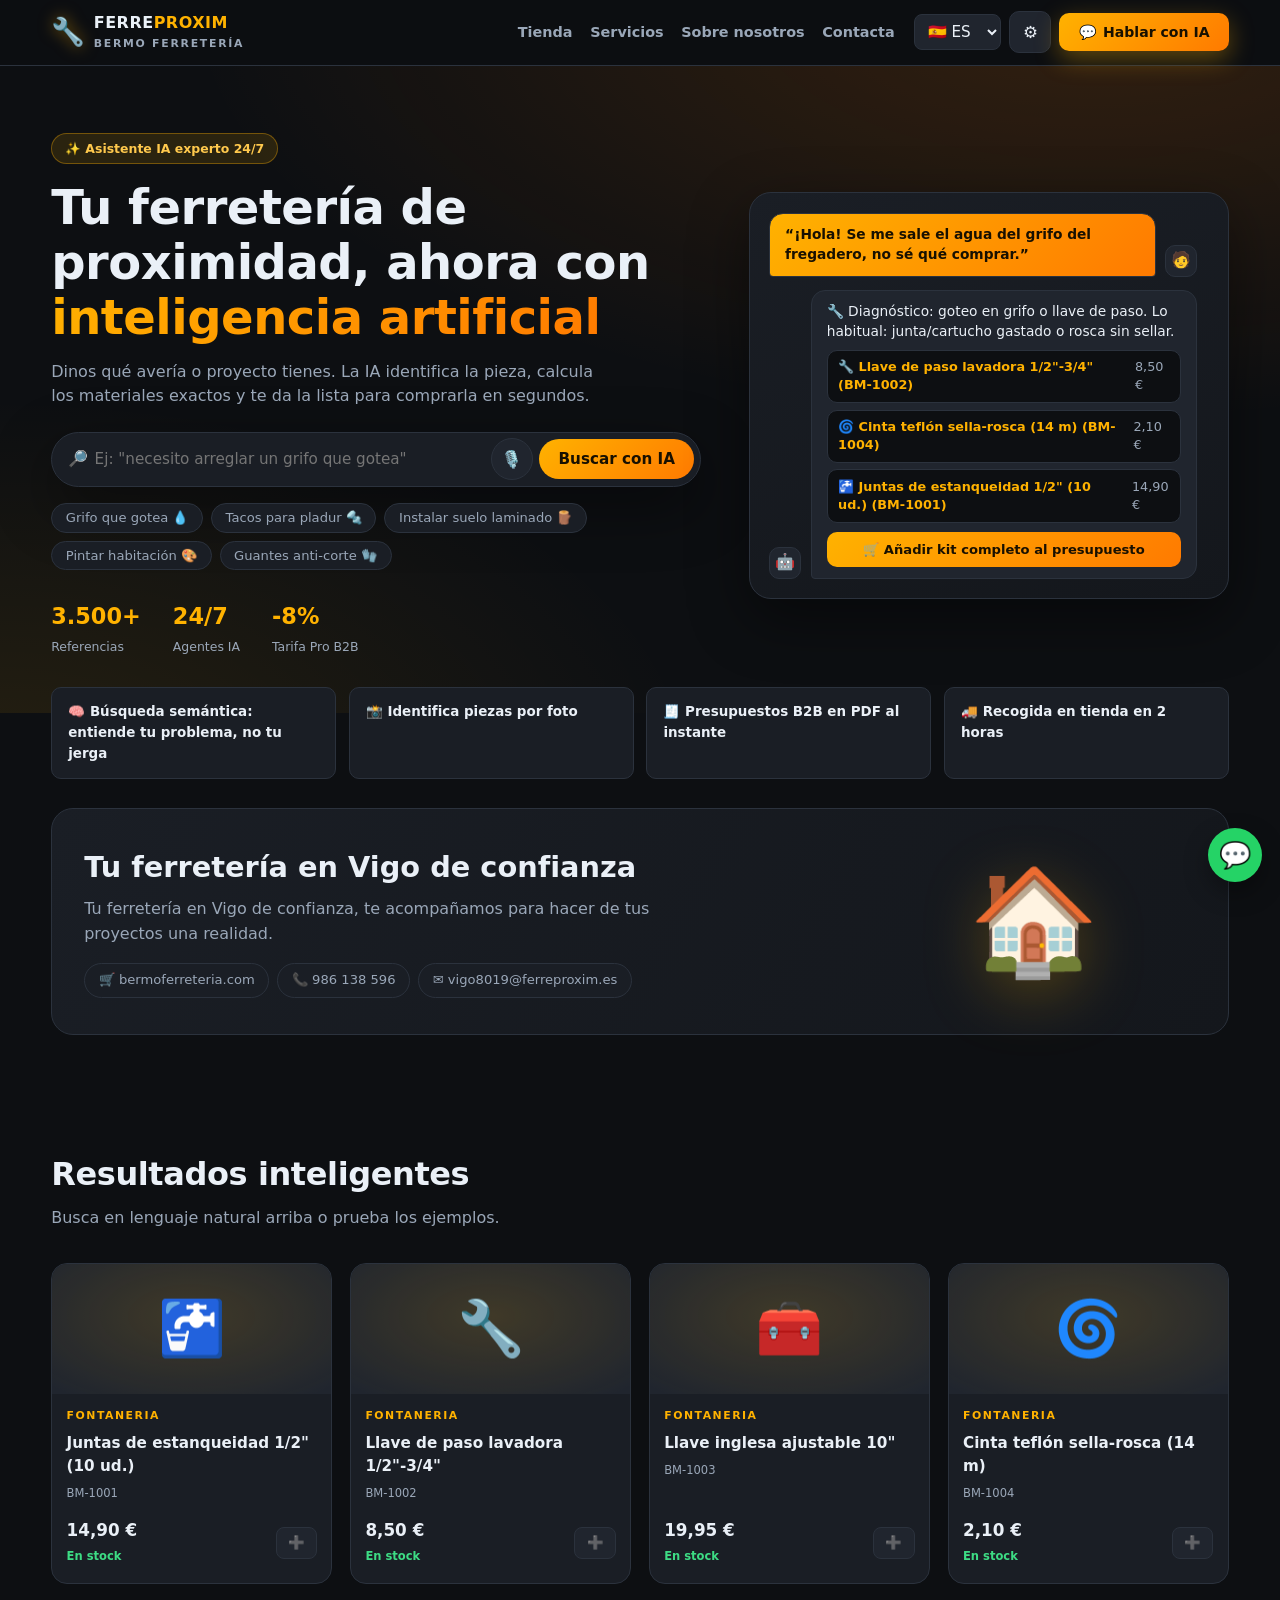
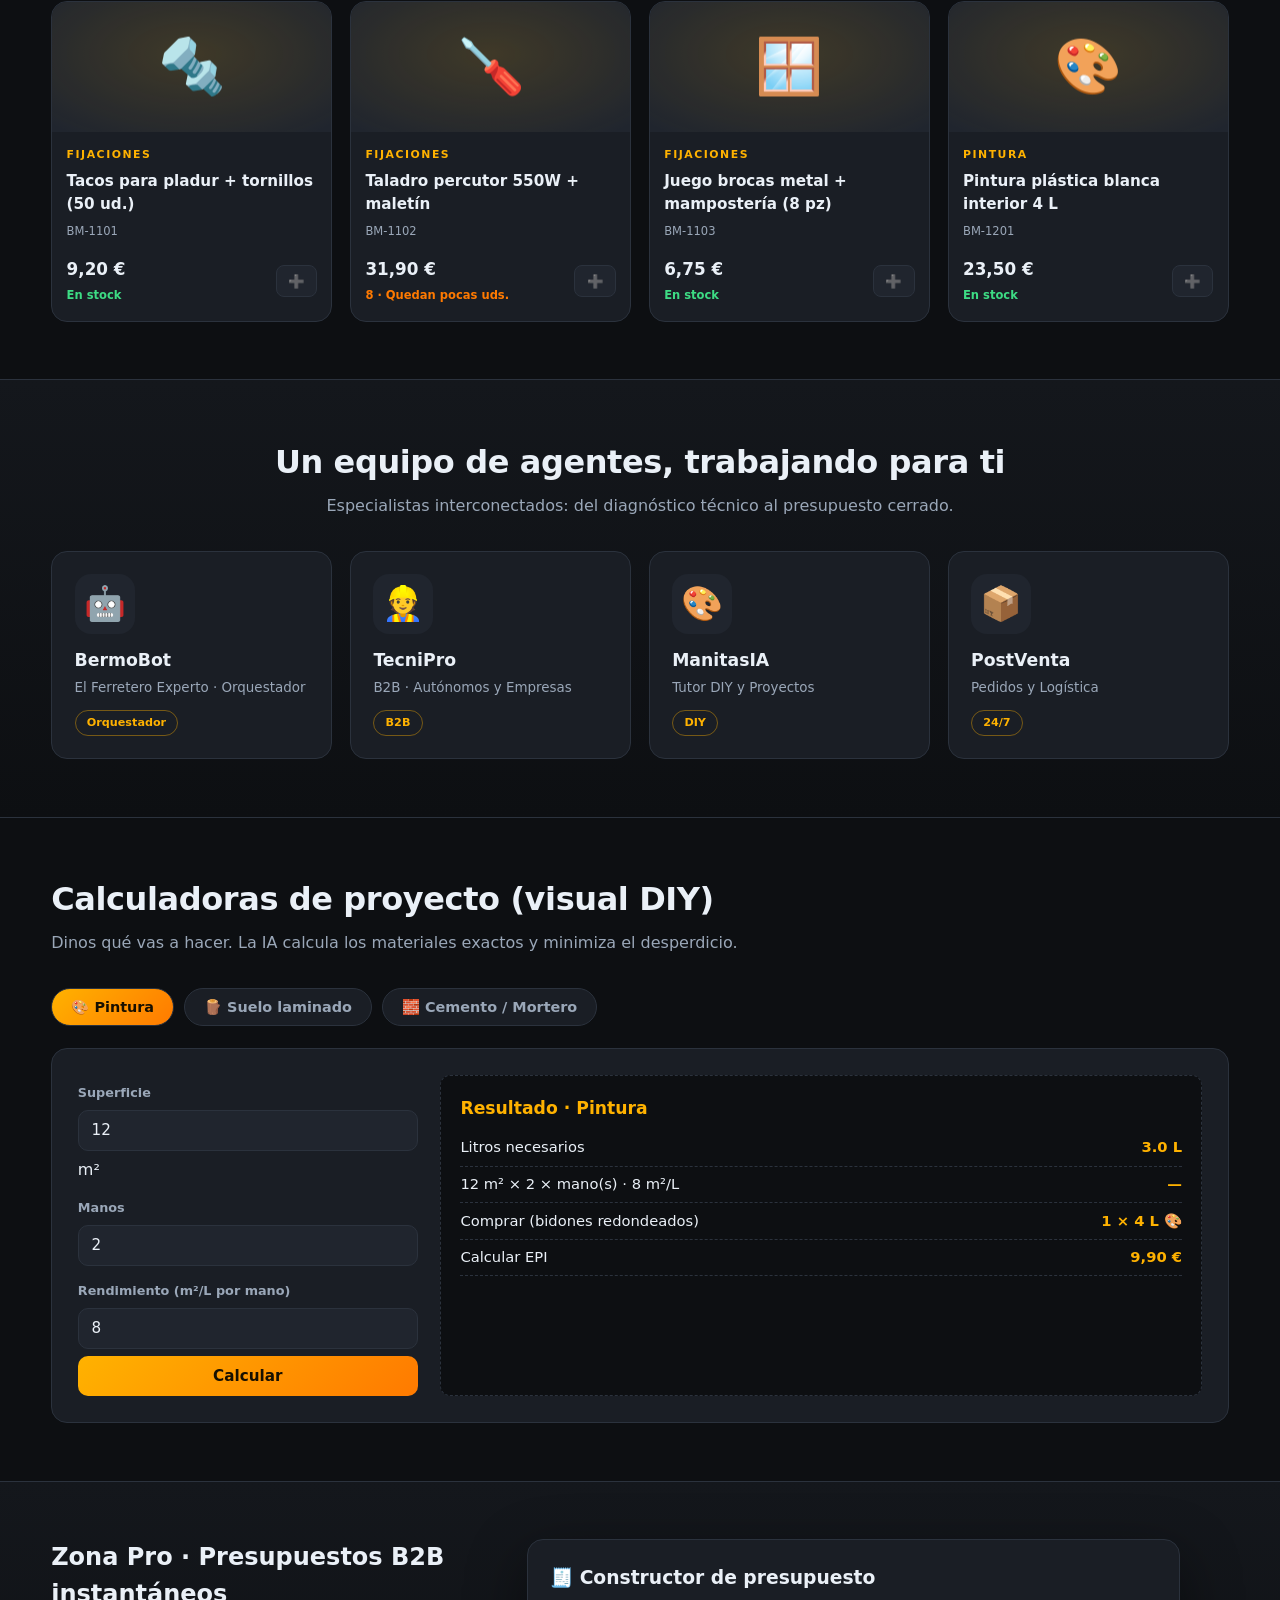
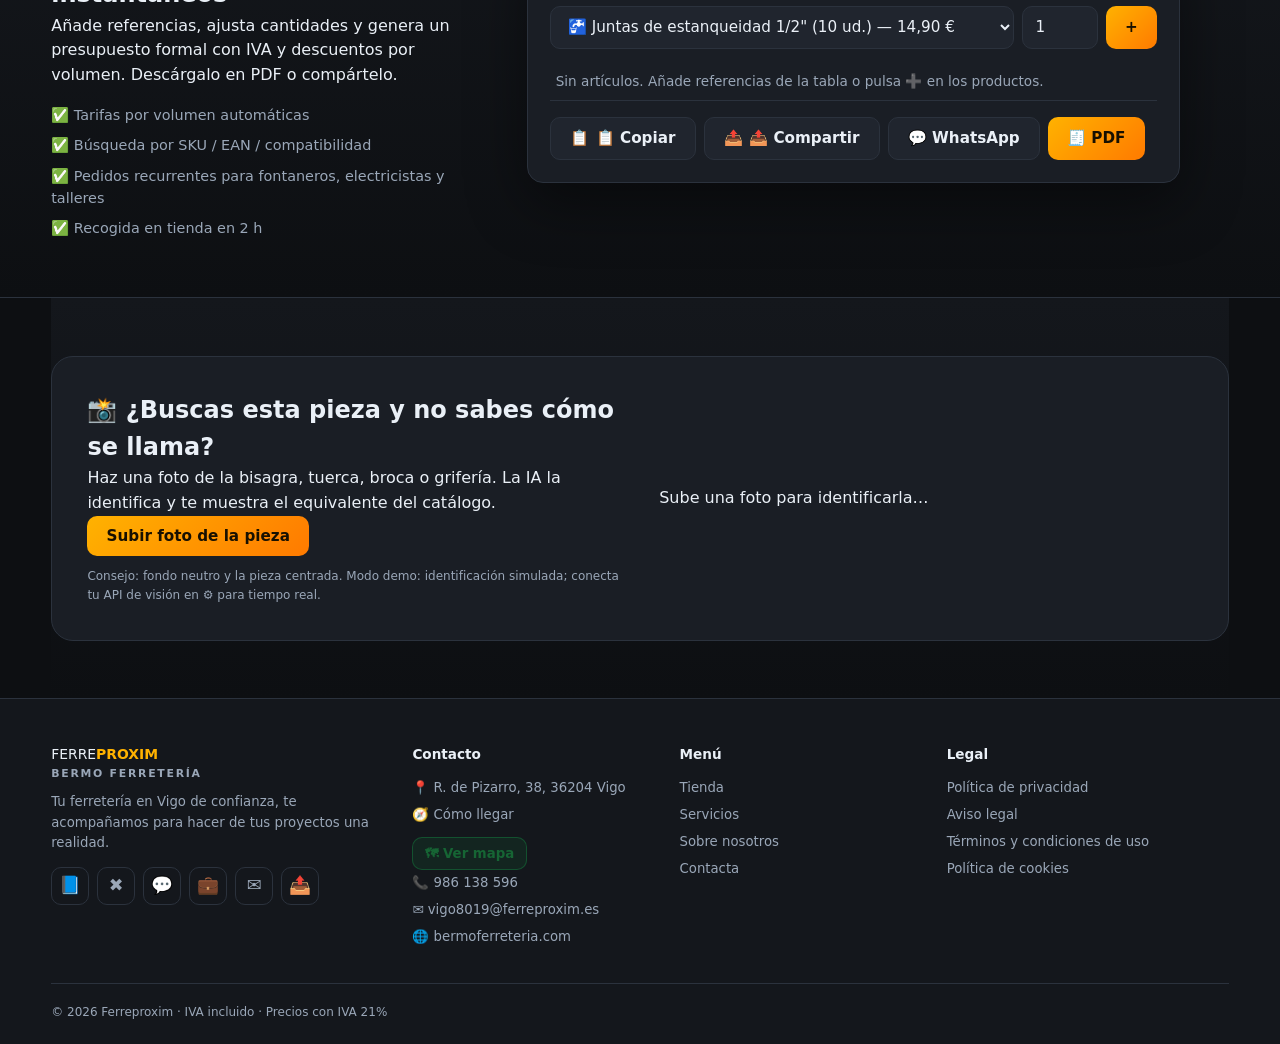
==== commit f38088dd: "feat: WhatsApp click-to-chat (quote + floating), Cloud API webhook scaffold and plan" ====
--- a/index.html
+++ b/index.html
@@ -198,6 +198,7 @@
       <div class="quote-actions">
         <button class="btn btn-ghost" id="btnQuoteCopy">📋 <span data-i18n="quote_copy">Copiar</span></button>
         <button class="btn btn-ghost" id="btnQuoteShare">📤 <span data-i18n="quote_share">Compartir</span></button>
+        <button class="btn btn-ghost" id="btnQuoteWA">💬 WhatsApp</button>
         <button class="btn btn-primary" id="btnQuotePDF">🧾 PDF</button>
       </div>
     </div>
@@ -344,9 +345,11 @@
 }
 </script>
 <script src="js/i18n.js"></script>
-<script src="js/catalogo.generated.js"></script>`n<script src="js/data.js"></script>
+<script src="js/catalogo.generated.js"></script>
+<script src="js/data.js"></script>
 <script src="js/voice.js"></script>
 <script src="js/agent.js"></script>
 <script src="js/main.js"></script>
+  <a id="waFloat" class="wa-float" href="#" target="_blank" rel="noopener" aria-label="WhatsApp">💬</a>
 </body>
 </html>
--- a/css/styles.css
+++ b/css/styles.css
@@ -255,3 +255,7 @@
 /* Footer: mapa bajo demanda */
 .map-toggle{margin-top:8px;background:rgba(22,163,74,.1);border:1px solid rgba(22,163,74,.35);color:#166534;padding:8px 12px;border-radius:10px;font-weight:700;cursor:pointer}
 .map-embed{margin-top:10px}
+
+/* WhatsApp */
+.wa-float{position:fixed;right:18px;bottom:18px;width:54px;height:54px;border-radius:50%;background:#25D366;color:#fff;display:flex;align-items:center;justify-content:center;font-size:26px;box-shadow:0 10px 24px rgba(0,0,0,.35);text-decoration:none;z-index:900}
+.wa-float:hover{transform:scale(1.05)}
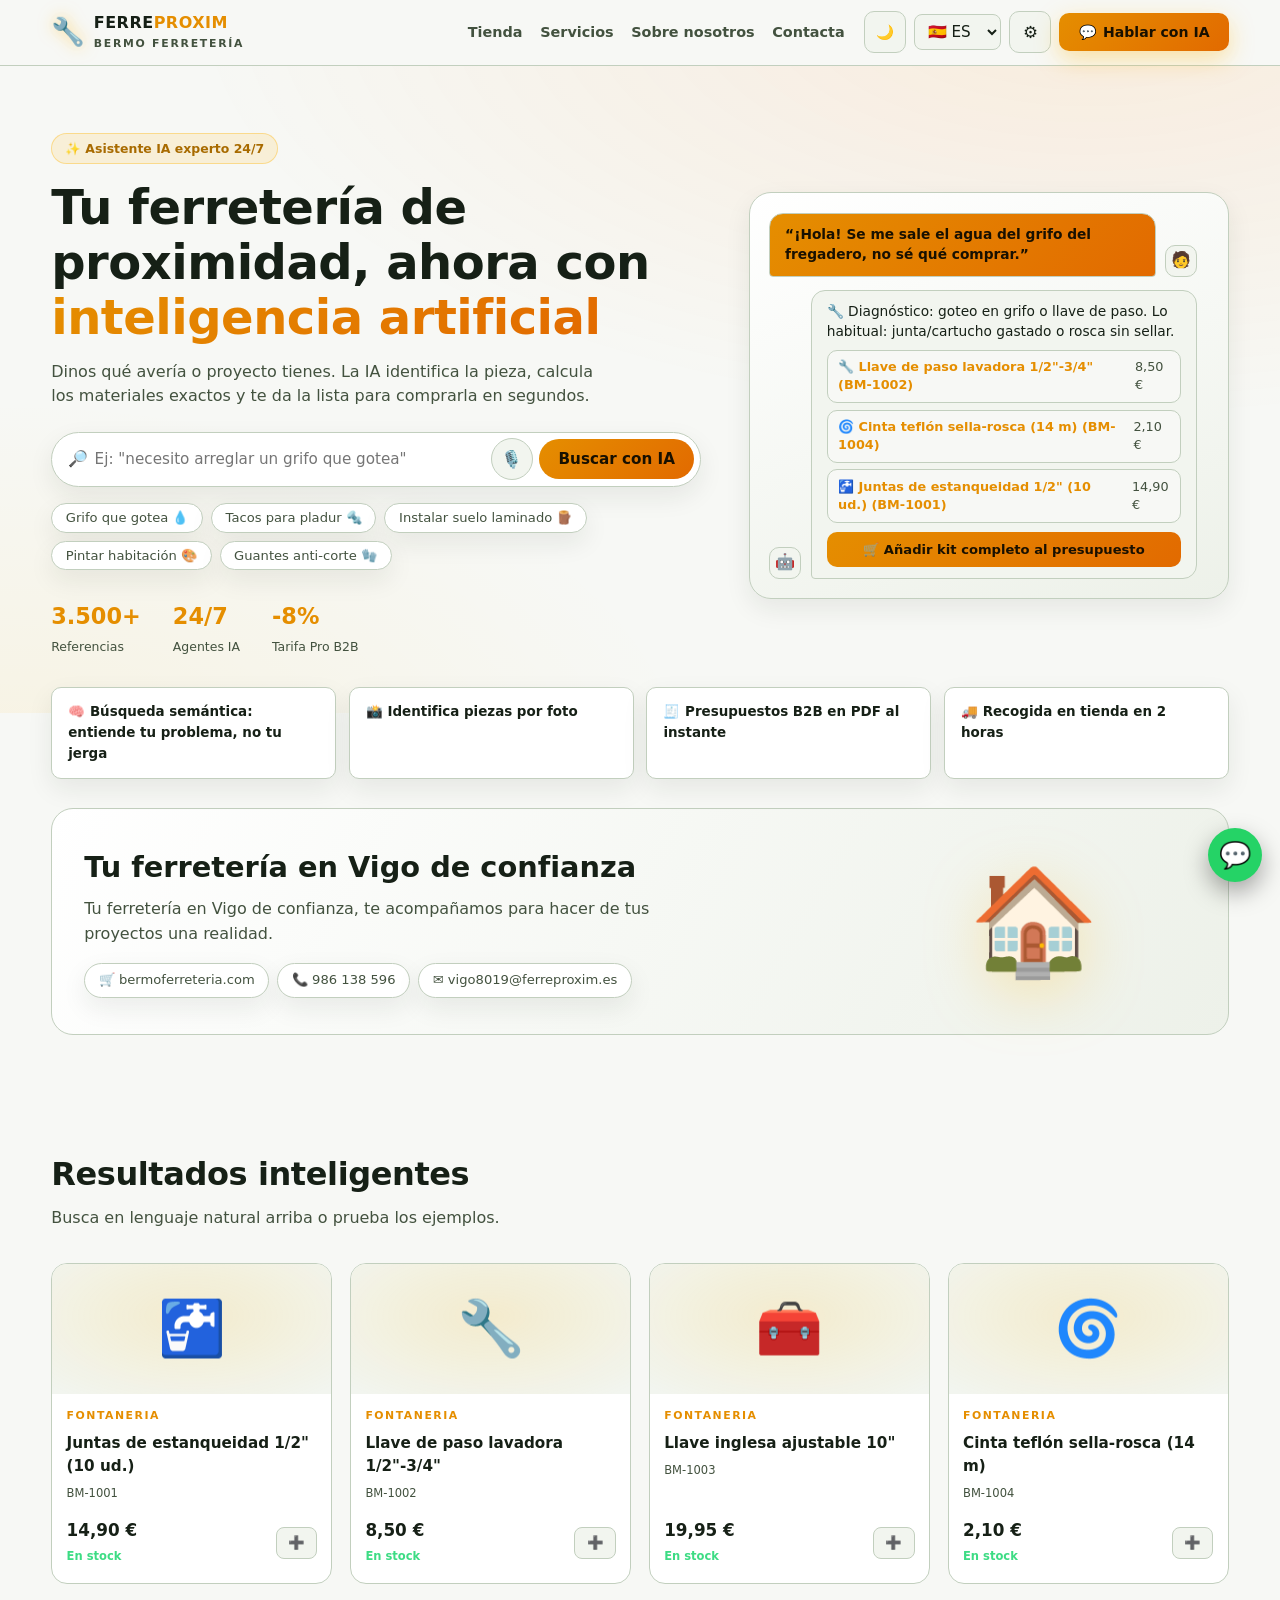
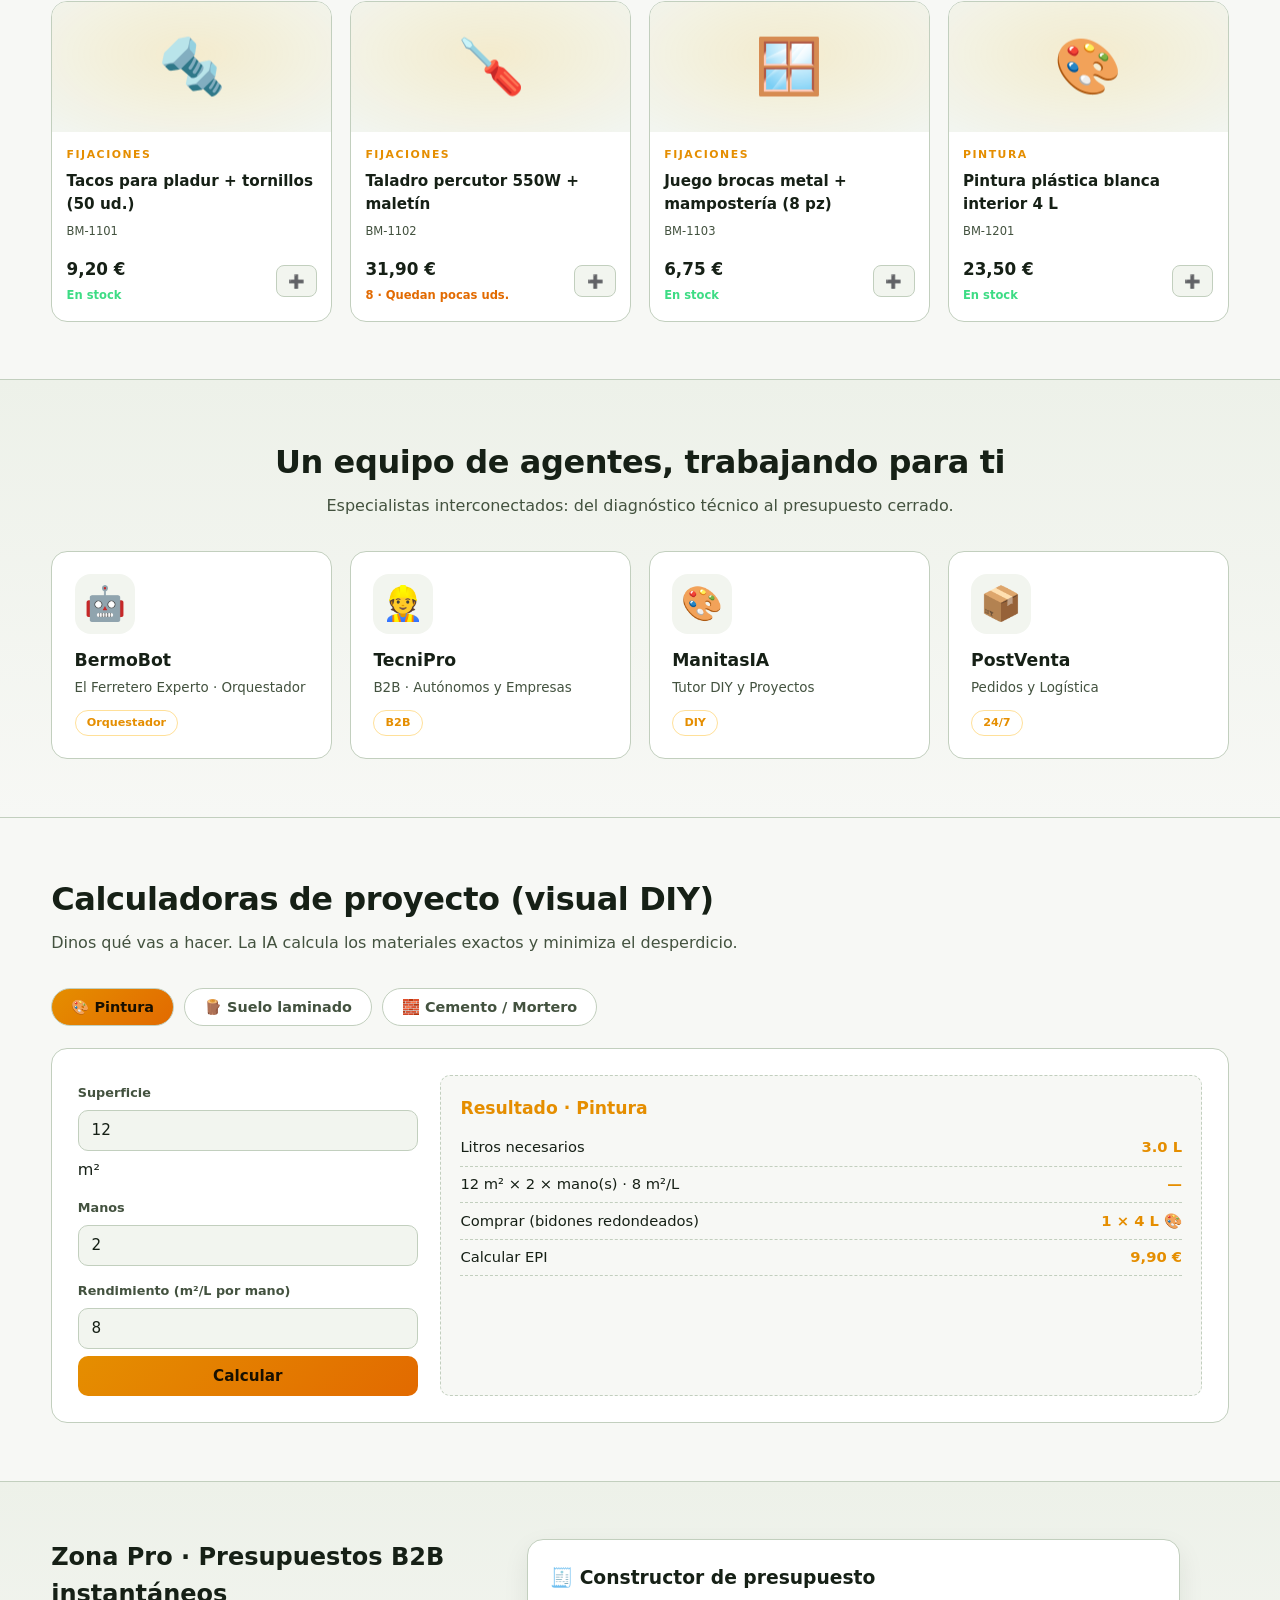
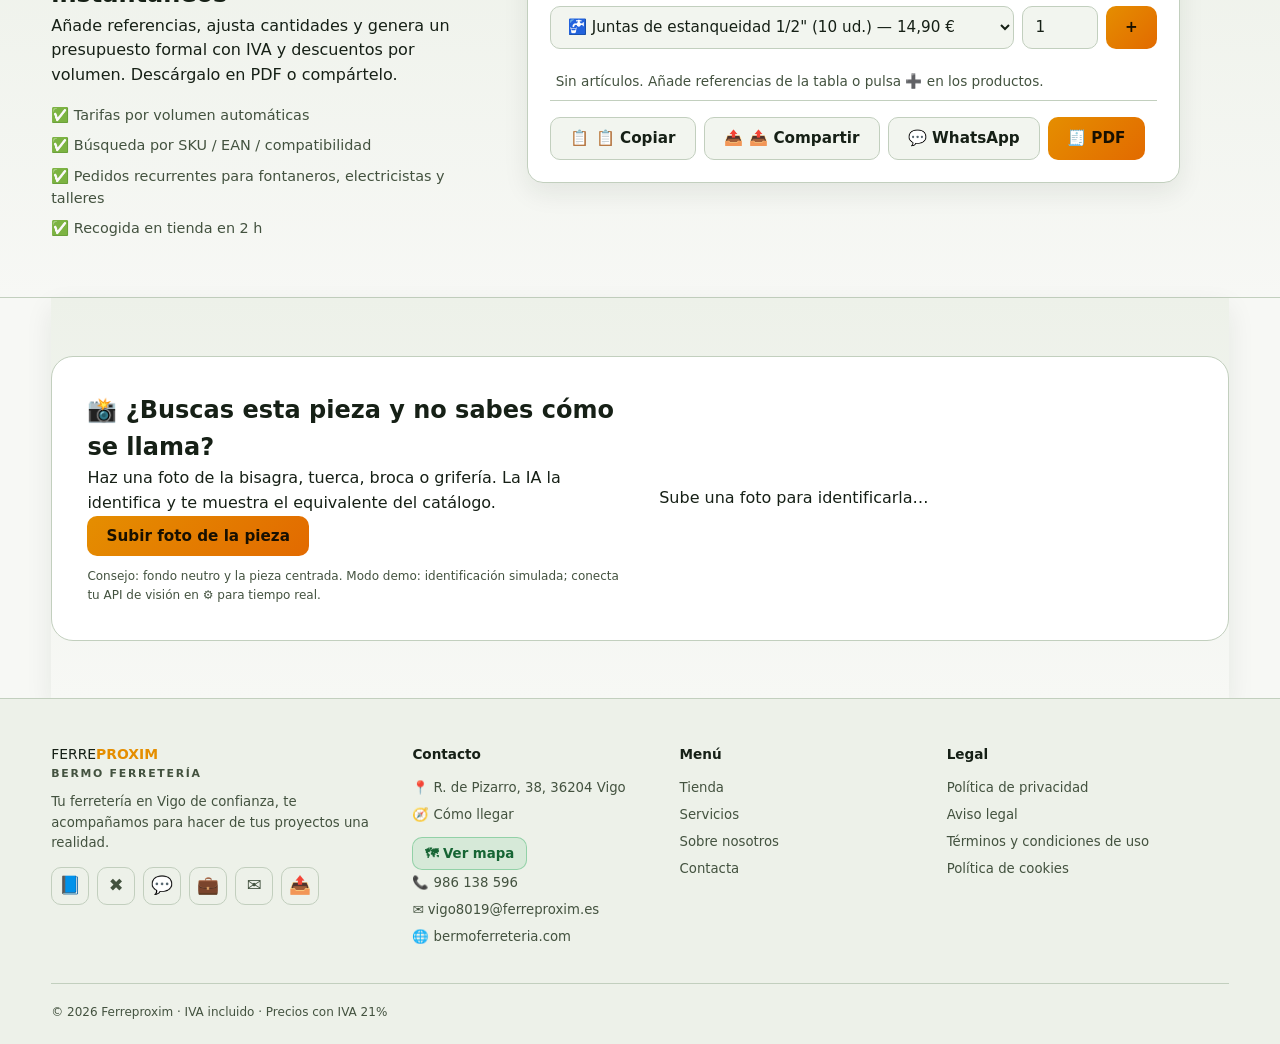
==== commit beae6dd3: "feat: light/dark theme toggle (light default) with persisted preference" ====
--- a/index.html
+++ b/index.html
@@ -1,7 +1,10 @@
 <!DOCTYPE html>
-<html lang="es">
+<html lang="es" data-default-theme="light">
 <head>
 <meta charset="UTF-8">
+<script>
+(function(){try{var q=new URLSearchParams(location.search).get('theme');var t=(q==='light'||q==='dark')?q:(localStorage.getItem('site_theme')||document.documentElement.getAttribute('data-default-theme')||'dark');document.documentElement.setAttribute('data-theme',t);}catch(e){}})();
+</script>
 <meta name="viewport" content="width=device-width, initial-scale=1.0">
 <title>Ferreproxim · Bermo Ferretería · Asistente IA</title>
 <meta name="description" content="La ferretería con IA nº1 de España. Asistente experto 24/7, búsqueda semántica, identificación por foto, calculadoras DIY y presupuestos B2B instantáneos.">
@@ -27,6 +30,7 @@
       <a href="#contacto" data-i18n="nav_contact">Contacta</a>
     </nav>
     <div class="header-actions">
+      <button id="themeToggle" class="icon-btn theme-toggle" type="button" title="Cambiar tema" aria-label="Cambiar tema">🌙</button>
       <select id="langSelect" class="lang-select" aria-label="Idioma">
         <option value="es">🇪🇸 ES</option>
         <option value="gl">GX GL</option>
--- a/css/styles.css
+++ b/css/styles.css
@@ -259,3 +259,19 @@
 /* WhatsApp */
 .wa-float{position:fixed;right:18px;bottom:18px;width:54px;height:54px;border-radius:50%;background:#25D366;color:#fff;display:flex;align-items:center;justify-content:center;font-size:26px;box-shadow:0 10px 24px rgba(0,0,0,.35);text-decoration:none;z-index:900}
 .wa-float:hover{transform:scale(1.05)}
+
+/* ---------- TEMA CLARO (por defecto) ---------- */
+html[data-theme=dark]{color-scheme:dark}
+html[data-theme=light]{color-scheme:light}
+html[data-theme=light]{--bg:#f7f8f5;--bg2:#edf1e9;--panel:#ffffff;--panel2:#f2f5ef;--line:#c2cfbe;--txt:#162016;--txt2:#43523f;--amber:#e58e00;--amber2:#a86b00;--orange:#e26a00;--shadow:0 20px 60px rgba(25,40,20,.12)}
+html[data-theme=light] .header{background:rgba(247,248,245,.92)}
+html[data-theme=light] .hero{background:radial-gradient(900px 420px at 85% -10%,rgba(255,122,0,.10),transparent),radial-gradient(700px 380px at 0% 110%,rgba(255,178,0,.08),transparent)}
+.theme-toggle{font-size:.9rem}
+
+/* Tema claro: sombras y separación */
+html[data-theme=light] .search-bar,
+html[data-theme=light] .chip,
+html[data-theme=light] .hero-card,
+html[data-theme=light] .value-item,
+html[data-theme=light] .quote-box,
+html[data-theme=light] .photo-section{box-shadow:0 10px 26px rgba(25,40,20,.08)}
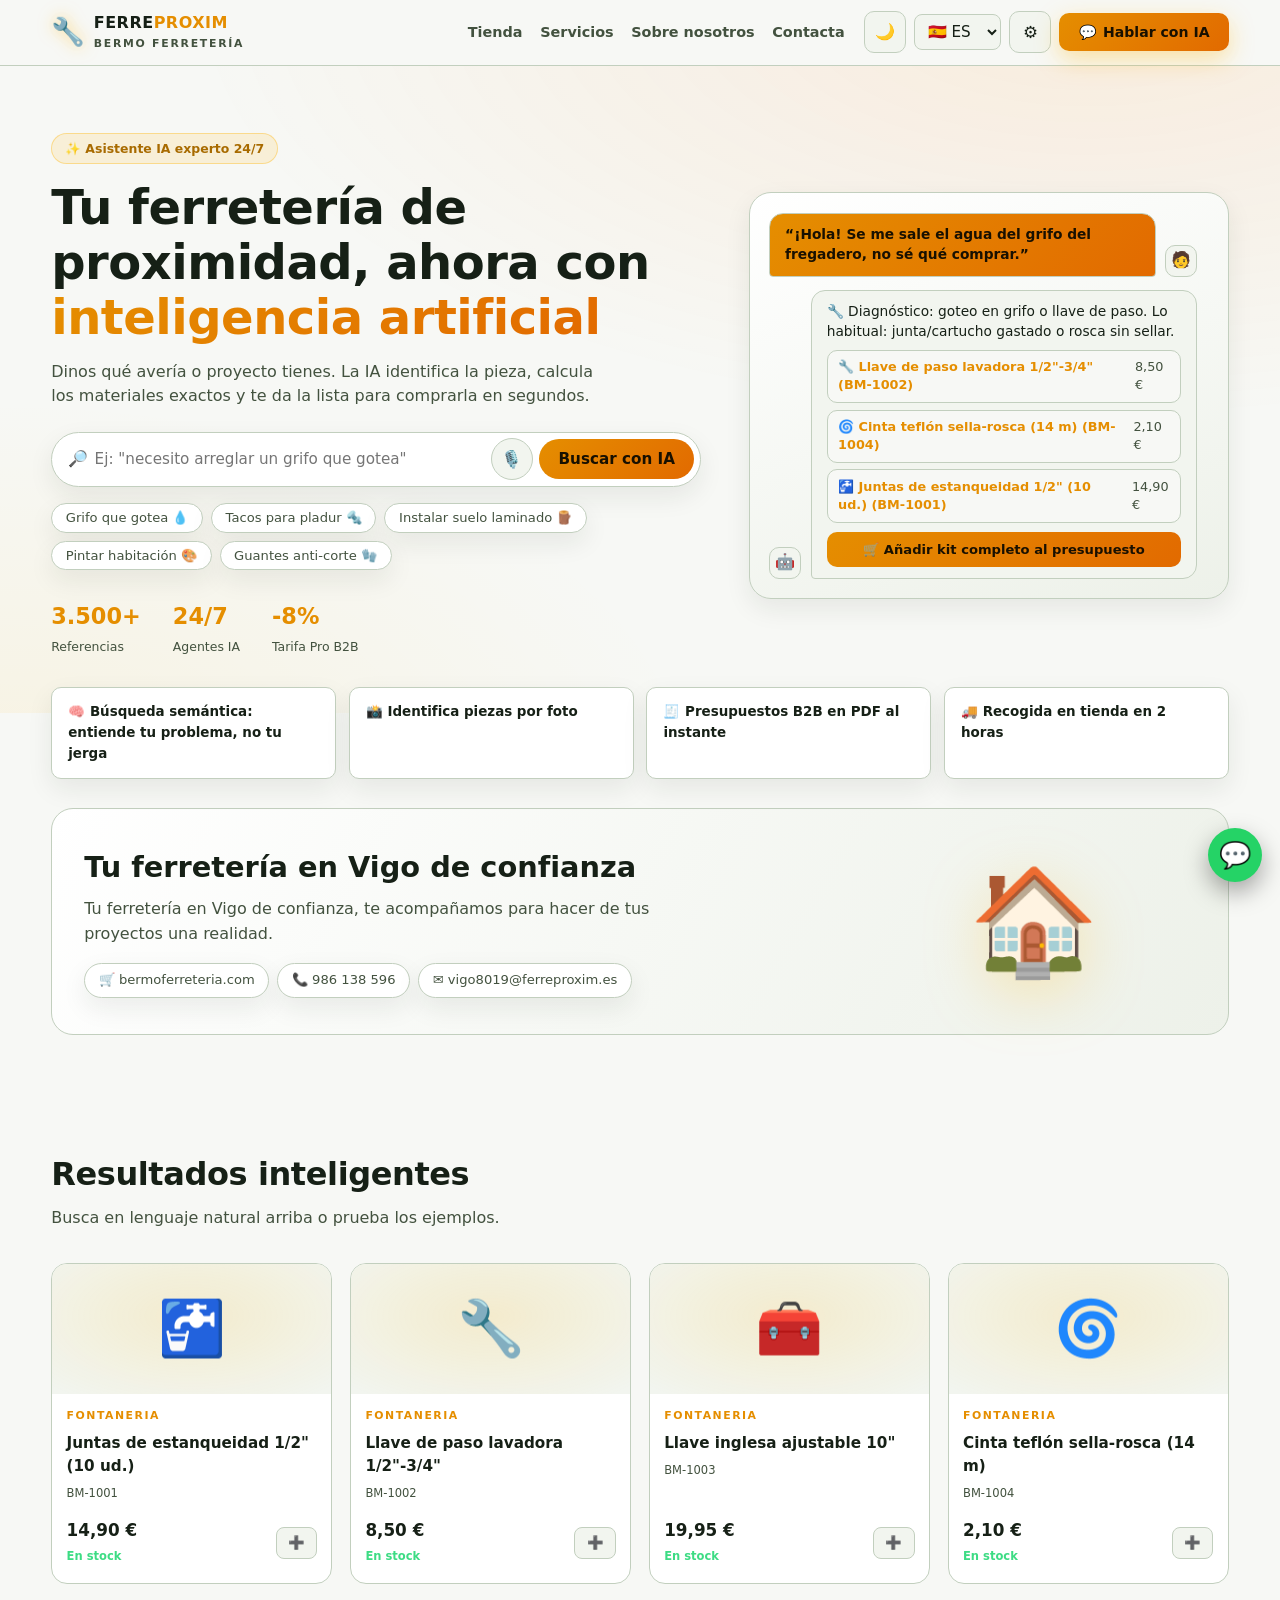
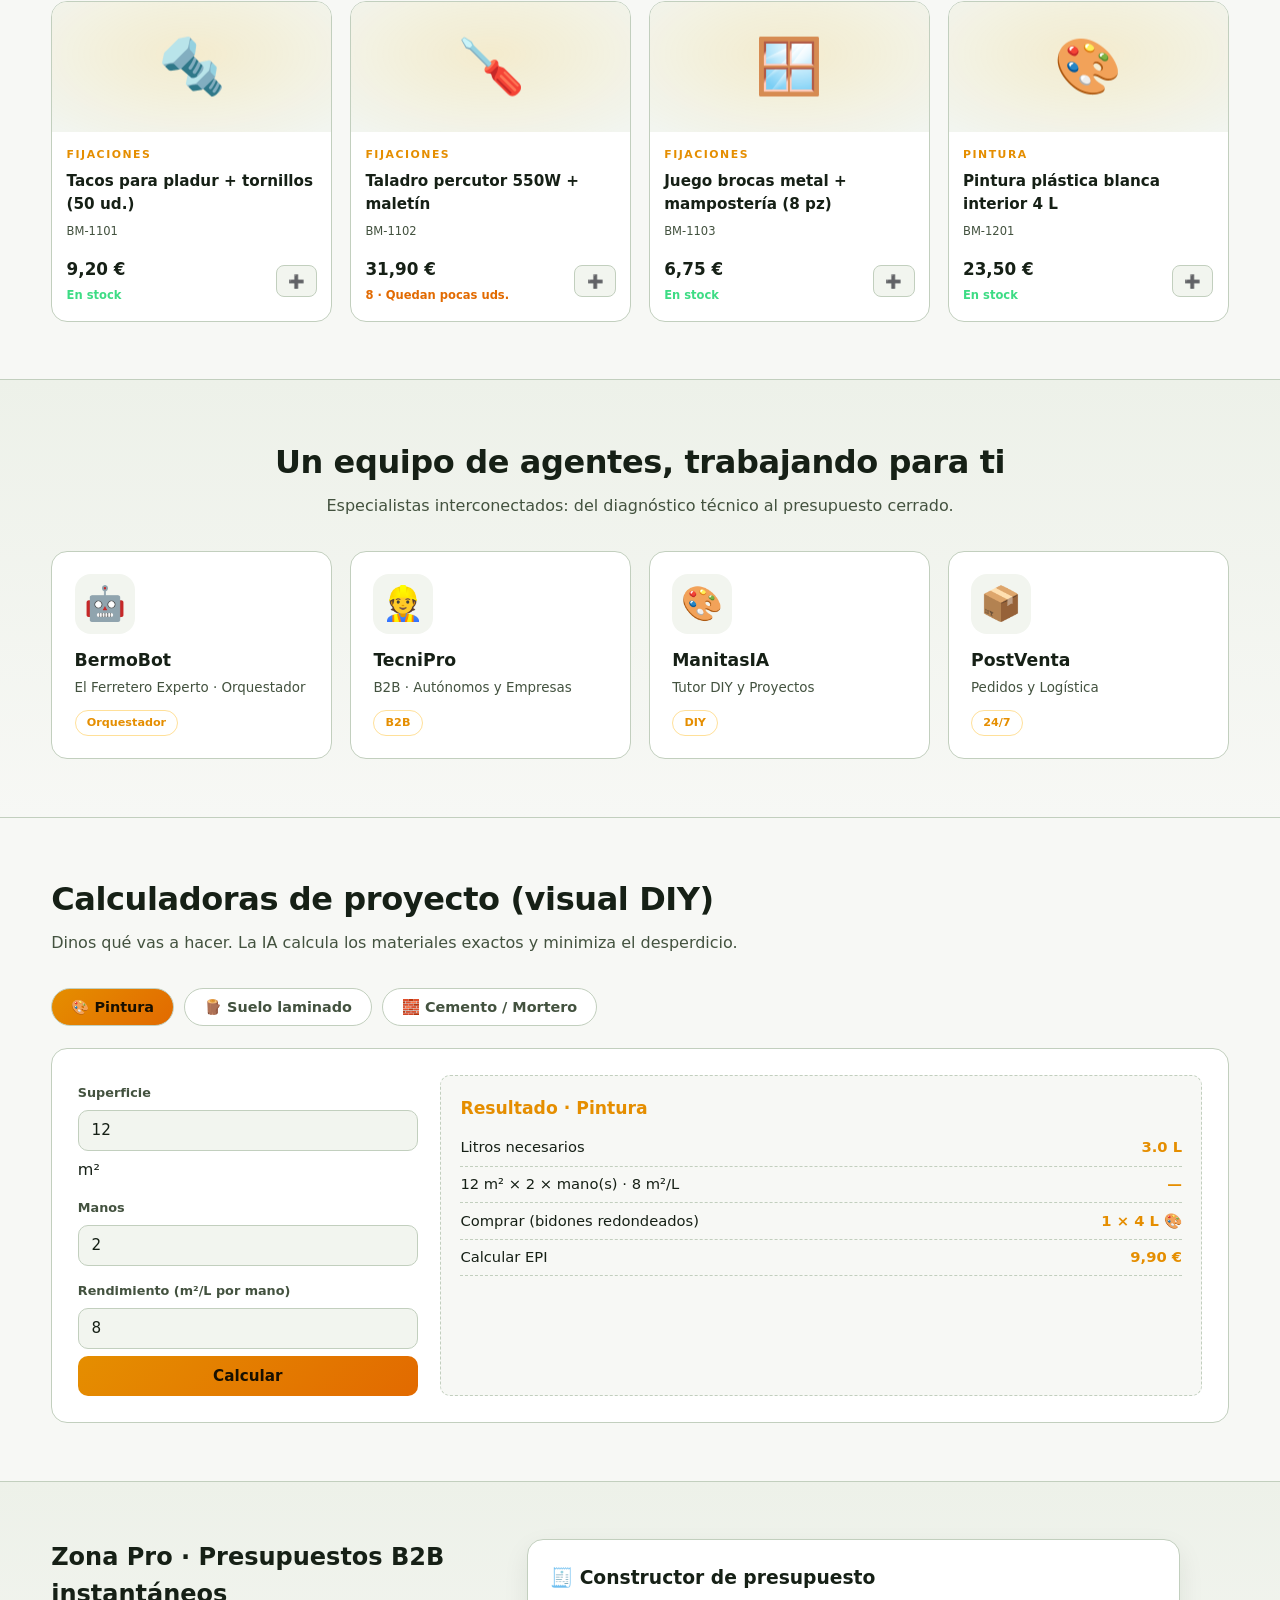
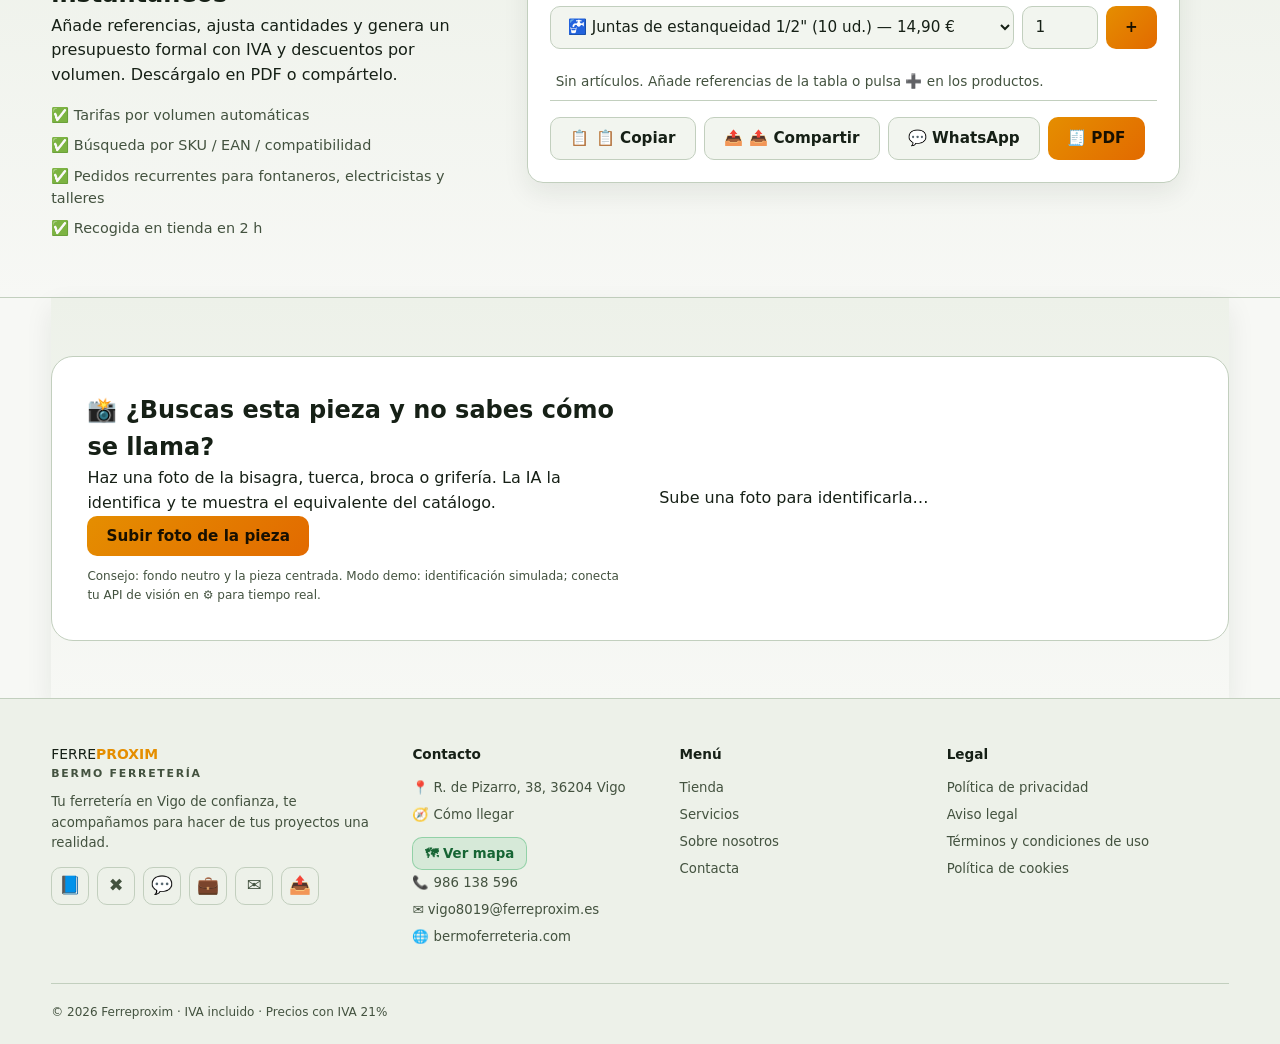
==== commit b3a2f414: "fix: XSS sanitizer + markdown seguro, responsive movil, SEO/OG y cabeceras de seguridad" ====
--- a/index.html
+++ b/index.html
@@ -8,6 +8,21 @@
 <meta name="viewport" content="width=device-width, initial-scale=1.0">
 <title>Ferreproxim · Bermo Ferretería · Asistente IA</title>
 <meta name="description" content="La ferretería con IA nº1 de España. Asistente experto 24/7, búsqueda semántica, identificación por foto, calculadoras DIY y presupuestos B2B instantáneos.">
+<link rel="canonical" href="https://ferreproxim.vercel.app/">
+<meta name="theme-color" content="#0d0f12">
+<meta property="og:type" content="website">
+<meta property="og:site_name" content="Ferreproxim · Bermo Ferretería">
+<meta property="og:locale" content="es_ES">
+<meta property="og:title" content="Ferreproxim · Ferretería con IA en Vigo">
+<meta property="og:description" content="Arregla, calcula y compra en segundos. Asistente IA 24/7, presupuestos B2B en PDF y recogida en tienda en Vigo.">
+<meta property="og:url" content="https://ferreproxim.vercel.app/">
+<meta property="og:image" content="https://ferreproxim.vercel.app/assets/og.png">
+<meta property="og:image:width" content="1200">
+<meta property="og:image:height" content="630">
+<meta name="twitter:card" content="summary_large_image">
+<meta name="twitter:title" content="Ferreproxim · Ferretería con IA en Vigo">
+<meta name="twitter:description" content="Asistente IA 24/7, calculadoras DIY y presupuestos B2B en PDF.">
+<meta name="twitter:image" content="https://ferreproxim.vercel.app/assets/og.png">
 <link rel="icon" href="data:image/svg+xml,<svg xmlns='http://www.w3.org/2000/svg' viewBox='0 0 100 100'><text y='.9em' font-size='90'>🔧</text></svg>">
 <link rel="stylesheet" href="css/styles.css">
   <script type="application/ld+json">
--- a/css/styles.css
+++ b/css/styles.css
@@ -44,7 +44,6 @@
 .nav + .header-actions{margin-left:0}
 .lang-select{padding:.45rem .55rem;border-radius:8px}
 .chat-cta{font-size:.88rem}
-@media(max-width:980px){.nav{display:none}}
 
 /* HERO */
 .hero{position:relative;padding:4.2rem 0 3.4rem;background:
@@ -213,6 +212,10 @@
 .msg .bubble.bot{background:var(--panel);border:1px solid var(--line);border-bottom-left-radius:4px}
 .msg.user .bubble{background:var(--grad);color:#181000;font-weight:600;border-bottom-right-radius:4px}
 .bubble b{color:var(--amber2)}
+.bubble h3{font-size:.92rem;color:var(--amber2);margin:.55rem 0 .25rem}
+.bubble ul{padding-left:1.05rem;margin:.25rem 0}
+.bubble li{margin:.15rem 0}
+.bubble code{background:var(--bg);border:1px solid var(--line);border-radius:6px;padding:.05rem .3rem;font-size:.82rem}
 .bubble .warn{display:block;margin-top:.5rem;background:rgba(255,85,85,.12);border:1px solid rgba(255,85,85,.4);color:#ff8f8f;border-radius:8px;padding:.45rem .6rem;font-size:.8rem}
 .bubble .kit{display:grid;gap:.35rem;margin-top:.6rem}
 .bubble .kit button{display:flex;justify-content:space-between;gap:.5rem;background:var(--bg);border:1px solid var(--line);border-radius:9px;padding:.45rem .6rem;color:var(--txt);font-size:.8rem;width:100%}
@@ -275,3 +278,50 @@
 html[data-theme=light] .value-item,
 html[data-theme=light] .quote-box,
 html[data-theme=light] .photo-section{box-shadow:0 10px 26px rgba(25,40,20,.08)}
+
+.po-embedded .wa-float{display:none!important}
+.theme-toggle{cursor:pointer;font-size:1rem;line-height:1;padding:0 10px;min-width:38px}
+
+/* ---------- RESPONSIVE M�VIL (fix overflow) ---------- */
+@media(max-width:980px){
+  .b2b-grid{min-width:0}
+  .b2b-grid > *{min-width:0}
+  .quote-box{min-width:0}
+}
+@media(max-width:720px){
+  .header-inner{gap:.45rem}
+  .header-actions{gap:.3rem;margin-left:auto;flex-shrink:0}
+  .brand-text{font-size:.9rem}
+  .brand-text small{display:none}
+  .chat-cta{padding:.55rem .65rem}
+  .chat-cta span{display:none}
+  #btnSettings{display:none}
+  .lang-select{padding:.35rem .4rem;font-size:.8rem}
+  .icon-btn{width:38px;height:38px}
+  .value-strip{grid-template-columns:1fr 1fr}
+  .hero-stats{gap:1.1rem}
+  .quote-add{grid-template-columns:minmax(0,1fr) 56px auto;gap:.35rem}
+  .quote-add > *{min-width:0}
+  .quote-table{display:block;overflow-x:auto;font-size:.8rem}
+  .quote-table td,.quote-table th{overflow-wrap:anywhere}
+  .quote-box{padding:1rem}
+  .calc-grid{padding:1rem}
+  .photo-grid{padding:1.2rem}
+  .bubble{max-width:92%}
+  .chat-drawer{width:100%}
+  .section{padding:2.6rem 0}
+}
+@media(max-width:420px){
+  .hero-stats{flex-wrap:wrap;gap:.8rem}
+  .quote-actions .btn{flex:1 1 auto}
+}
+
+@media(max-width:980px){
+  .nav{display:none}
+}
+
+@media(max-width:560px){
+  .footer-grid{grid-template-columns:1fr;gap:1.3rem}
+  .footer-grid > *{min-width:0}
+  .footer a{overflow-wrap:anywhere}
+}
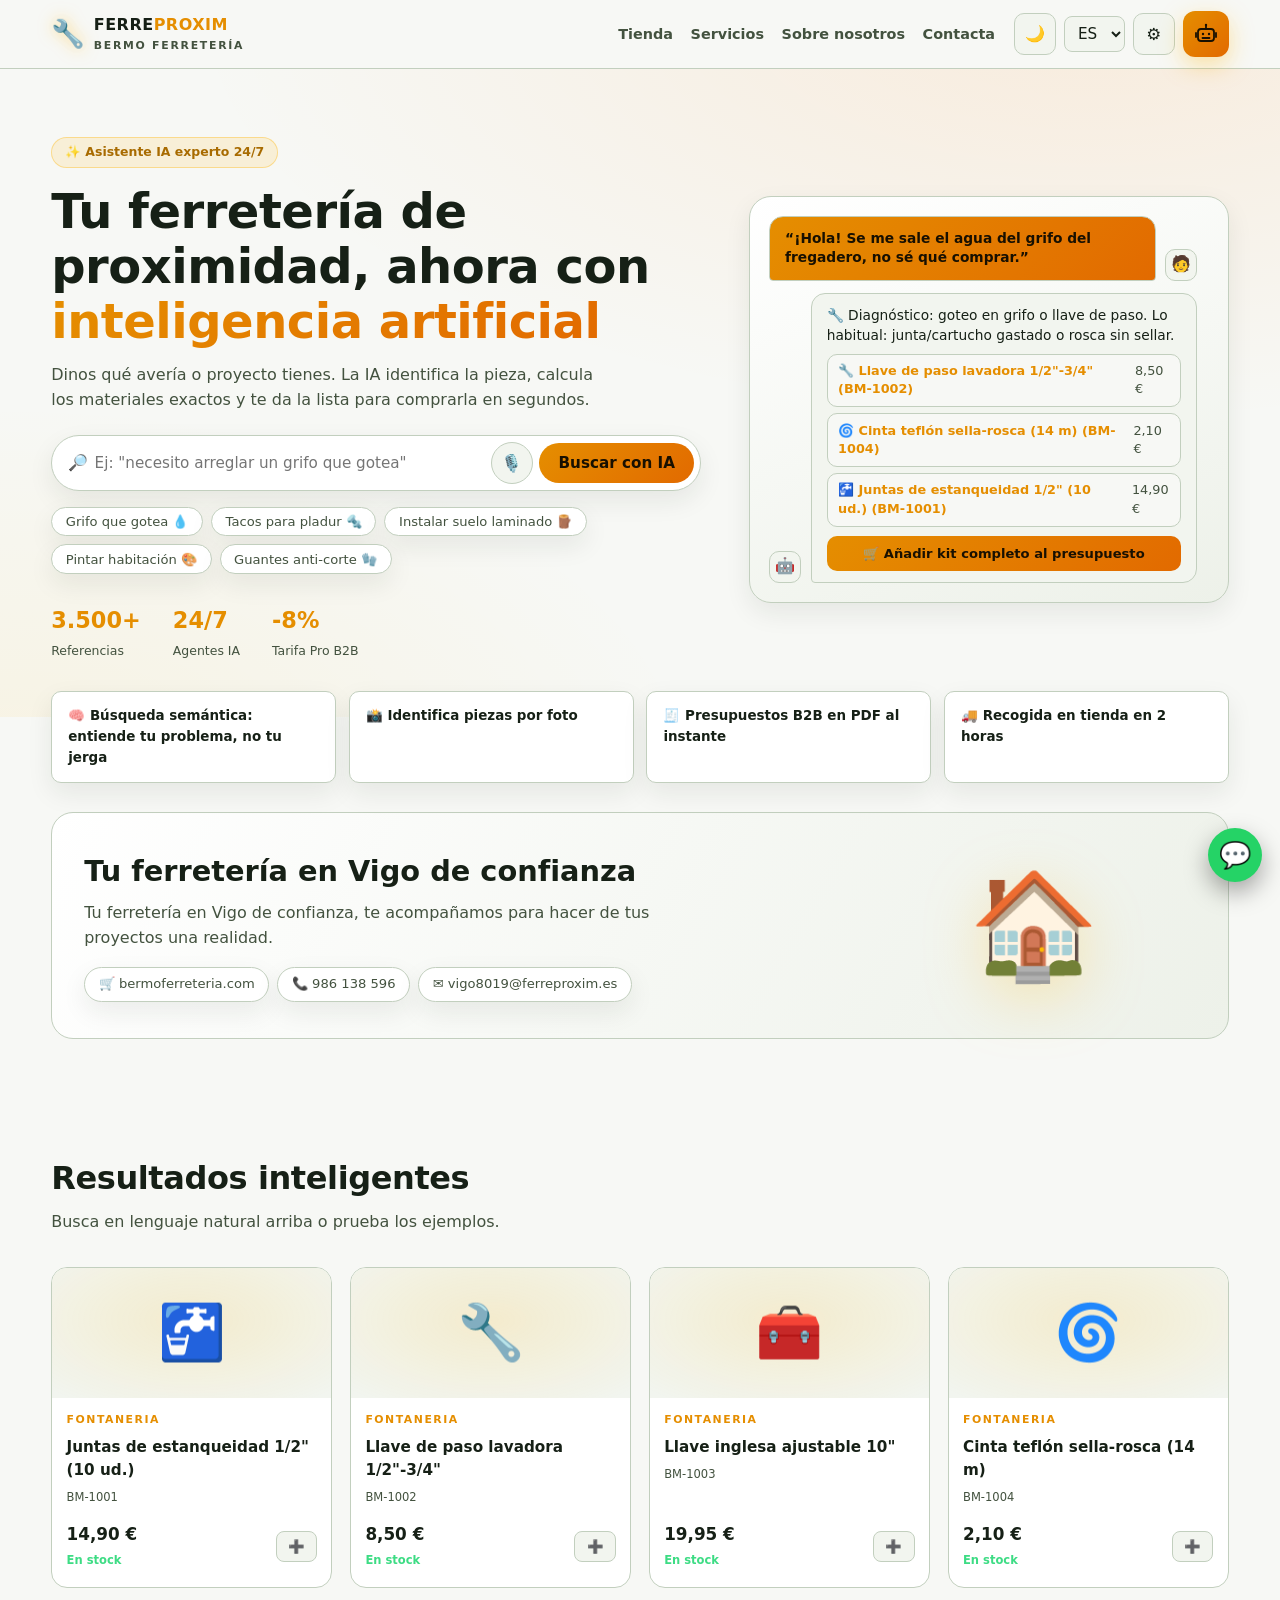
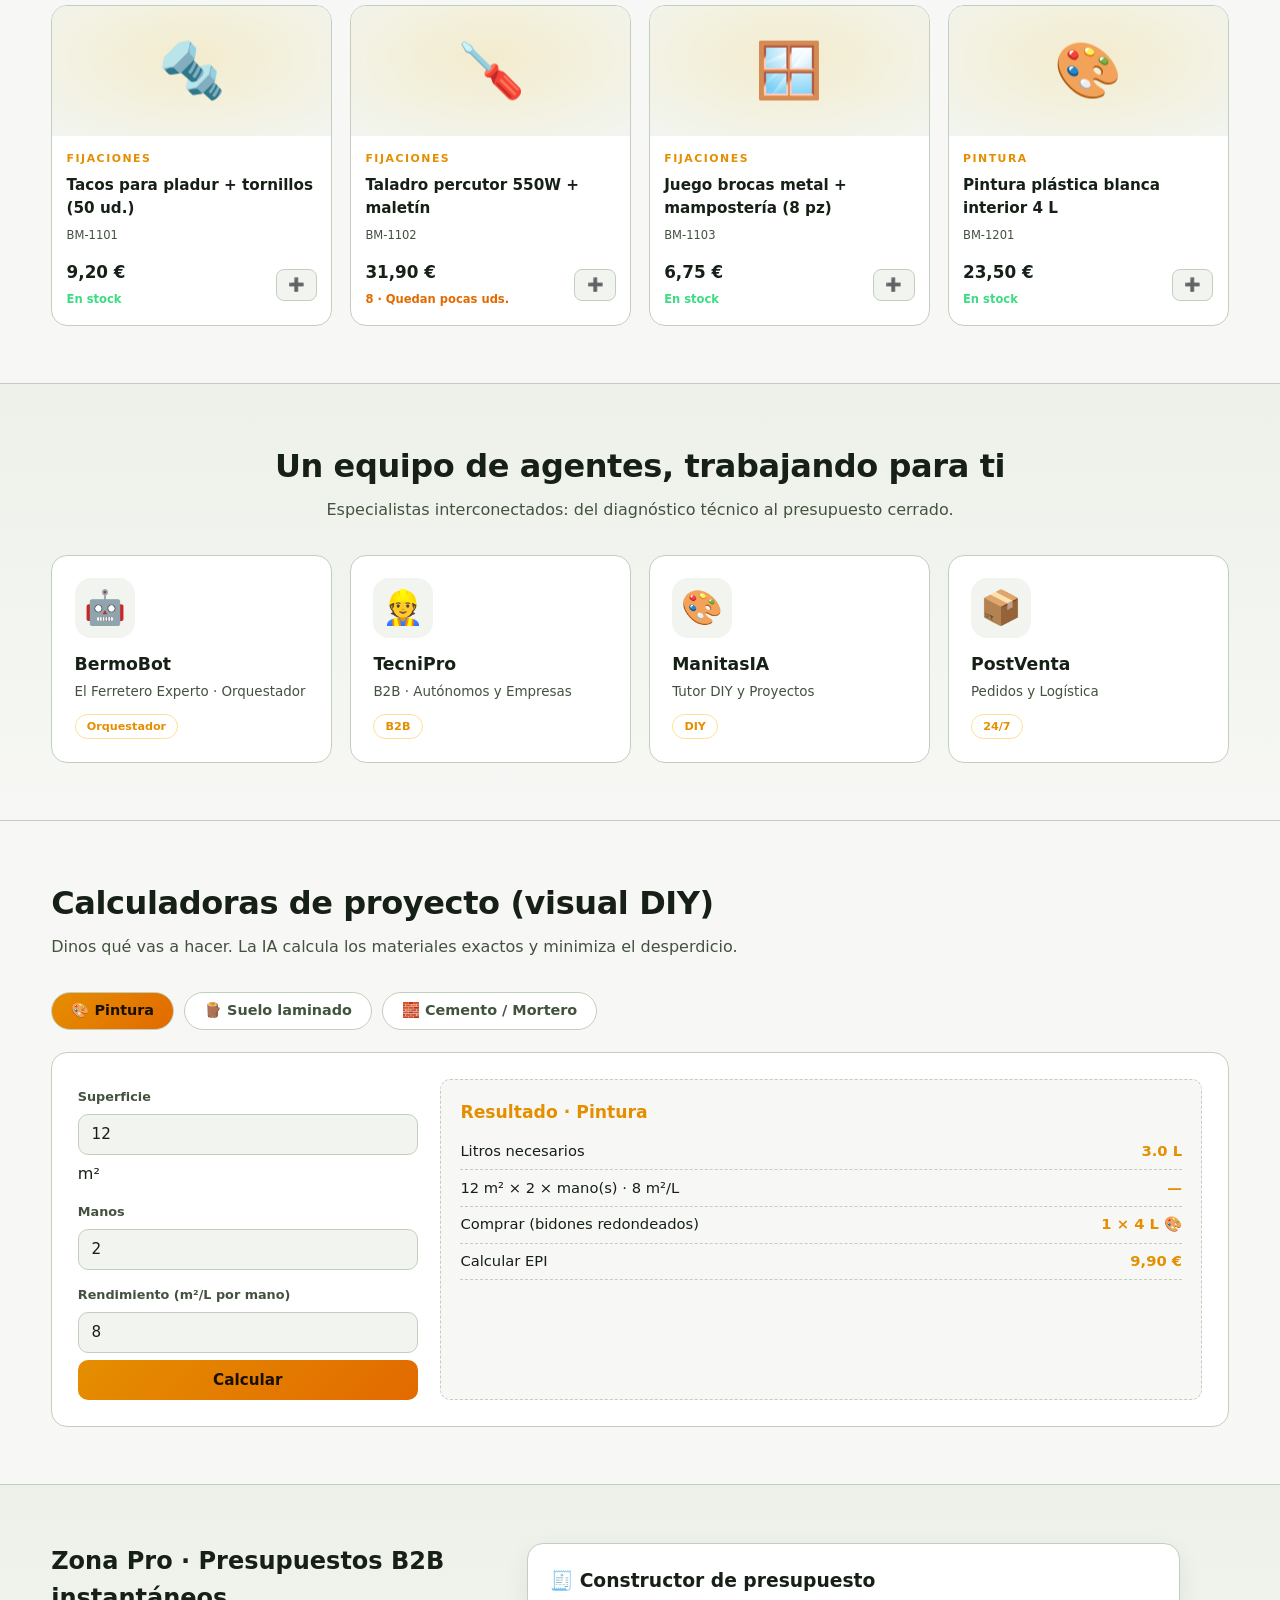
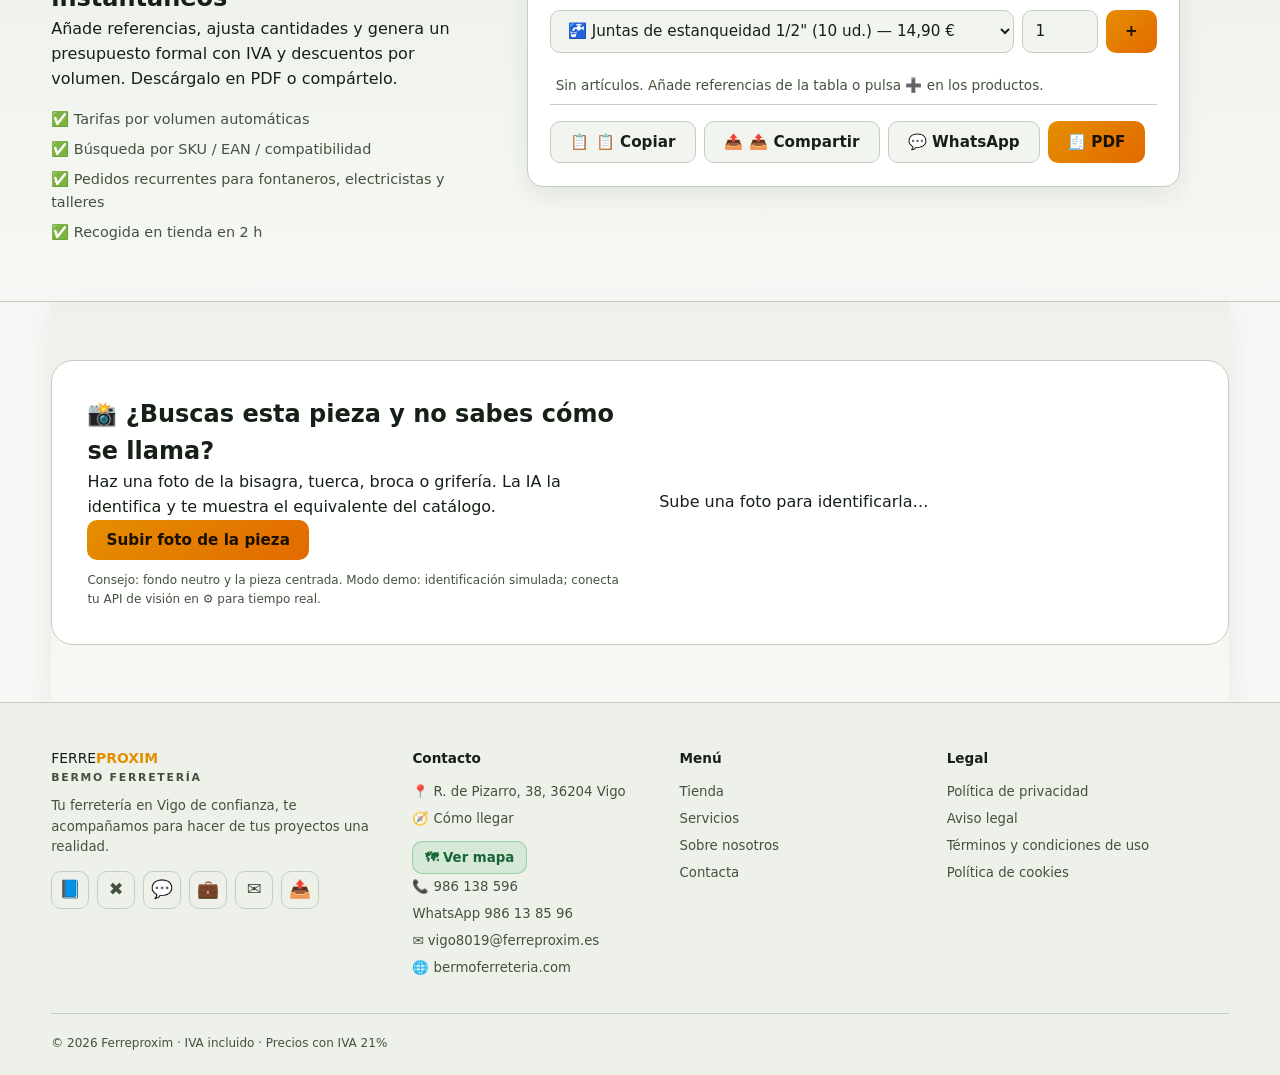
==== commit bb62a5a8: "feat(header,map,whatsapp): clean language selector, robot CTA, OSM map and business WhatsApp links" ====
--- a/index.html
+++ b/index.html
@@ -46,14 +46,22 @@
     </nav>
     <div class="header-actions">
       <button id="themeToggle" class="icon-btn theme-toggle" type="button" title="Cambiar tema" aria-label="Cambiar tema">🌙</button>
-      <select id="langSelect" class="lang-select" aria-label="Idioma">
-        <option value="es">🇪🇸 ES</option>
-        <option value="gl">GX GL</option>
-        <option value="en">🇬🇧 EN</option>
+      <select id="langSelect" class="lang-select" aria-label="Idioma: ES, GL, EN" title="Idioma">
+        <option value="es">ES</option>
+        <option value="gl">GL</option>
+        <option value="en">EN</option>
       </select>
       <button id="btnSettings" class="icon-btn" title="IA / Configuración" aria-label="Configuración">⚙️</button>
-      <button id="btnChat" class="btn btn-primary chat-cta">
-        💬 <span data-i18n="chat_cta">Hablar con IA</span>
+      <button id="btnChat" class="btn btn-primary chat-cta" type="button" title="Agente Ferre IA" aria-label="Abrir Agente Ferre IA" data-tooltip="Agente Ferre IA">
+        <svg class="robot-icon" viewBox="0 0 24 24" fill="none" stroke="currentColor" stroke-width="1.8" stroke-linecap="round" stroke-linejoin="round" aria-hidden="true">
+          <rect x="4" y="7" width="16" height="12" rx="3"></rect>
+          <path d="M12 3v4"></path>
+          <circle cx="12" cy="3" r="1.2" fill="currentColor" stroke="none"></circle>
+          <circle cx="9" cy="12" r="1.2" fill="currentColor" stroke="none"></circle>
+          <circle cx="15" cy="12" r="1.2" fill="currentColor" stroke="none"></circle>
+          <path d="M8.5 16h7"></path>
+          <path d="M2 11v4M22 11v4"></path>
+        </svg>
       </button>
     </div>
   </div>
@@ -257,9 +265,10 @@
       <h4 data-i18n="footer_menu">Contacto</h4>
       <a href="https://www.google.com/maps/search/?api=1&query=R.+de+Pizarro+38%2C+36204+Vigo" target="_blank" rel="noopener">📍 R. de Pizarro, 38, 36204 Vigo</a>
 <a href="https://www.google.com/maps/dir/?api=1&destination=R.+de+Pizarro+38%2C+36204+Vigo" target="_blank" rel="noopener">🧭 Cómo llegar</a>
-<button type="button" class="map-toggle" data-map="https://maps.google.com/maps?q=R.+de+Pizarro,+38,+36204+Vigo&output=embed">🗺 Ver mapa</button>
+<button type="button" class="map-toggle" data-map="https://www.openstreetmap.org/export/embed.html?bbox=-8.7194%2C42.2286%2C-8.7134%2C42.2322&amp;layer=mapnik&amp;marker=42.2304%2C-8.7164">🗺 Ver mapa</button>
 <div class="map-embed" hidden></div>
       <a href="tel:+34986138596">📞 986 138 596</a>
+      <a href="https://wa.me/34986138596" target="_blank" rel="noopener">WhatsApp 986 13 85 96</a>
       <a href="mailto:vigo8019@ferreproxim.es">✉️ vigo8019@ferreproxim.es</a>
       <a href="https://bermoferreteria.com/" target="_blank" rel="noopener">🌐 bermoferreteria.com</a>
     </div>
@@ -339,9 +348,9 @@
     <div class="modal-head"><h3>🔊 <span data-i18n="voice_title">Idioma y voz</span></h3><button class="icon-btn" id="btnVoiceClose">✕</button></div>
     <label data-i18n="voice_lang">Idioma del asistente</label>
     <select id="voiceLang">
-      <option value="es">🇪🇸 Español</option>
-      <option value="gl">🇪🇸 Galego</option>
-      <option value="en">🇬🇧 English</option>
+      <option value="es">Español</option>
+      <option value="gl">Galego</option>
+      <option value="en">English</option>
     </select>
     <label data-i18n="voice_gender">Voz</label>
     <div class="gender-row">
@@ -369,6 +378,6 @@
 <script src="js/voice.js"></script>
 <script src="js/agent.js"></script>
 <script src="js/main.js"></script>
-  <a id="waFloat" class="wa-float" href="#" target="_blank" rel="noopener" aria-label="WhatsApp">💬</a>
+  <a id="waFloat" class="wa-float" href="https://wa.me/34986138596?text=Hola%2C%20vengo%20de%20la%20web%20de%20Ferreproxim.%20Necesito%20ayuda%20con%20un%20producto%20o%20aver%C3%ADa." target="_blank" rel="noopener" aria-label="WhatsApp 986 13 85 96">💬</a>
 </body>
 </html>
--- a/css/styles.css
+++ b/css/styles.css
@@ -43,7 +43,10 @@
 .header-actions{display:flex;align-items:center;gap:.5rem;margin-left:auto}
 .nav + .header-actions{margin-left:0}
 .lang-select{padding:.45rem .55rem;border-radius:8px}
-.chat-cta{font-size:.88rem}
+.chat-cta{position:relative;width:46px;height:46px;padding:0;border-radius:12px;display:grid;place-items:center;font-size:.88rem}
+.chat-cta .robot-icon{width:24px;height:24px;display:block}
+.chat-cta::after{content:attr(data-tooltip);position:absolute;top:calc(100% + 8px);right:0;background:var(--panel);color:var(--txt);border:1px solid var(--line);border-radius:8px;padding:6px 9px;font-size:.72rem;font-weight:600;white-space:nowrap;opacity:0;transform:translateY(-3px);pointer-events:none;transition:.15s;z-index:60;box-shadow:0 8px 22px rgba(0,0,0,.28)}
+.chat-cta:hover::after,.chat-cta:focus-visible::after{opacity:1;transform:translateY(0)}
 
 /* HERO */
 .hero{position:relative;padding:4.2rem 0 3.4rem;background:
@@ -213,7 +216,7 @@
 .msg.user .bubble{background:var(--grad);color:#181000;font-weight:600;border-bottom-right-radius:4px}
 .bubble b{color:var(--amber2)}
 .bubble h3{font-size:.92rem;color:var(--amber2);margin:.55rem 0 .25rem}
-.bubble ul{padding-left:1.05rem;margin:.25rem 0}
+.bubble ul,.bubble ol{padding-left:1.1rem;margin:.25rem 0}
 .bubble li{margin:.15rem 0}
 .bubble code{background:var(--bg);border:1px solid var(--line);border-radius:6px;padding:.05rem .3rem;font-size:.82rem}
 .bubble .warn{display:block;margin-top:.5rem;background:rgba(255,85,85,.12);border:1px solid rgba(255,85,85,.4);color:#ff8f8f;border-radius:8px;padding:.45rem .6rem;font-size:.8rem}
@@ -260,7 +263,7 @@
 .map-embed{margin-top:10px}
 
 /* WhatsApp */
-.wa-float{position:fixed;right:18px;bottom:18px;width:54px;height:54px;border-radius:50%;background:#25D366;color:#fff;display:flex;align-items:center;justify-content:center;font-size:26px;box-shadow:0 10px 24px rgba(0,0,0,.35);text-decoration:none;z-index:900}
+.wa-float{position:fixed;right:18px;bottom:18px;width:54px;height:54px;border-radius:50%;background:#25D366;color:#fff;display:flex;align-items:center;justify-content:center;font-size:26px;box-shadow:0 10px 24px rgba(0,0,0,.35);text-decoration:none;z-index:80}
 .wa-float:hover{transform:scale(1.05)}
 
 /* ---------- TEMA CLARO (por defecto) ---------- */
@@ -293,7 +296,7 @@
   .header-actions{gap:.3rem;margin-left:auto;flex-shrink:0}
   .brand-text{font-size:.9rem}
   .brand-text small{display:none}
-  .chat-cta{padding:.55rem .65rem}
+  .chat-cta{width:42px;height:42px;padding:0}
   .chat-cta span{display:none}
   #btnSettings{display:none}
   .lang-select{padding:.35rem .4rem;font-size:.8rem}
